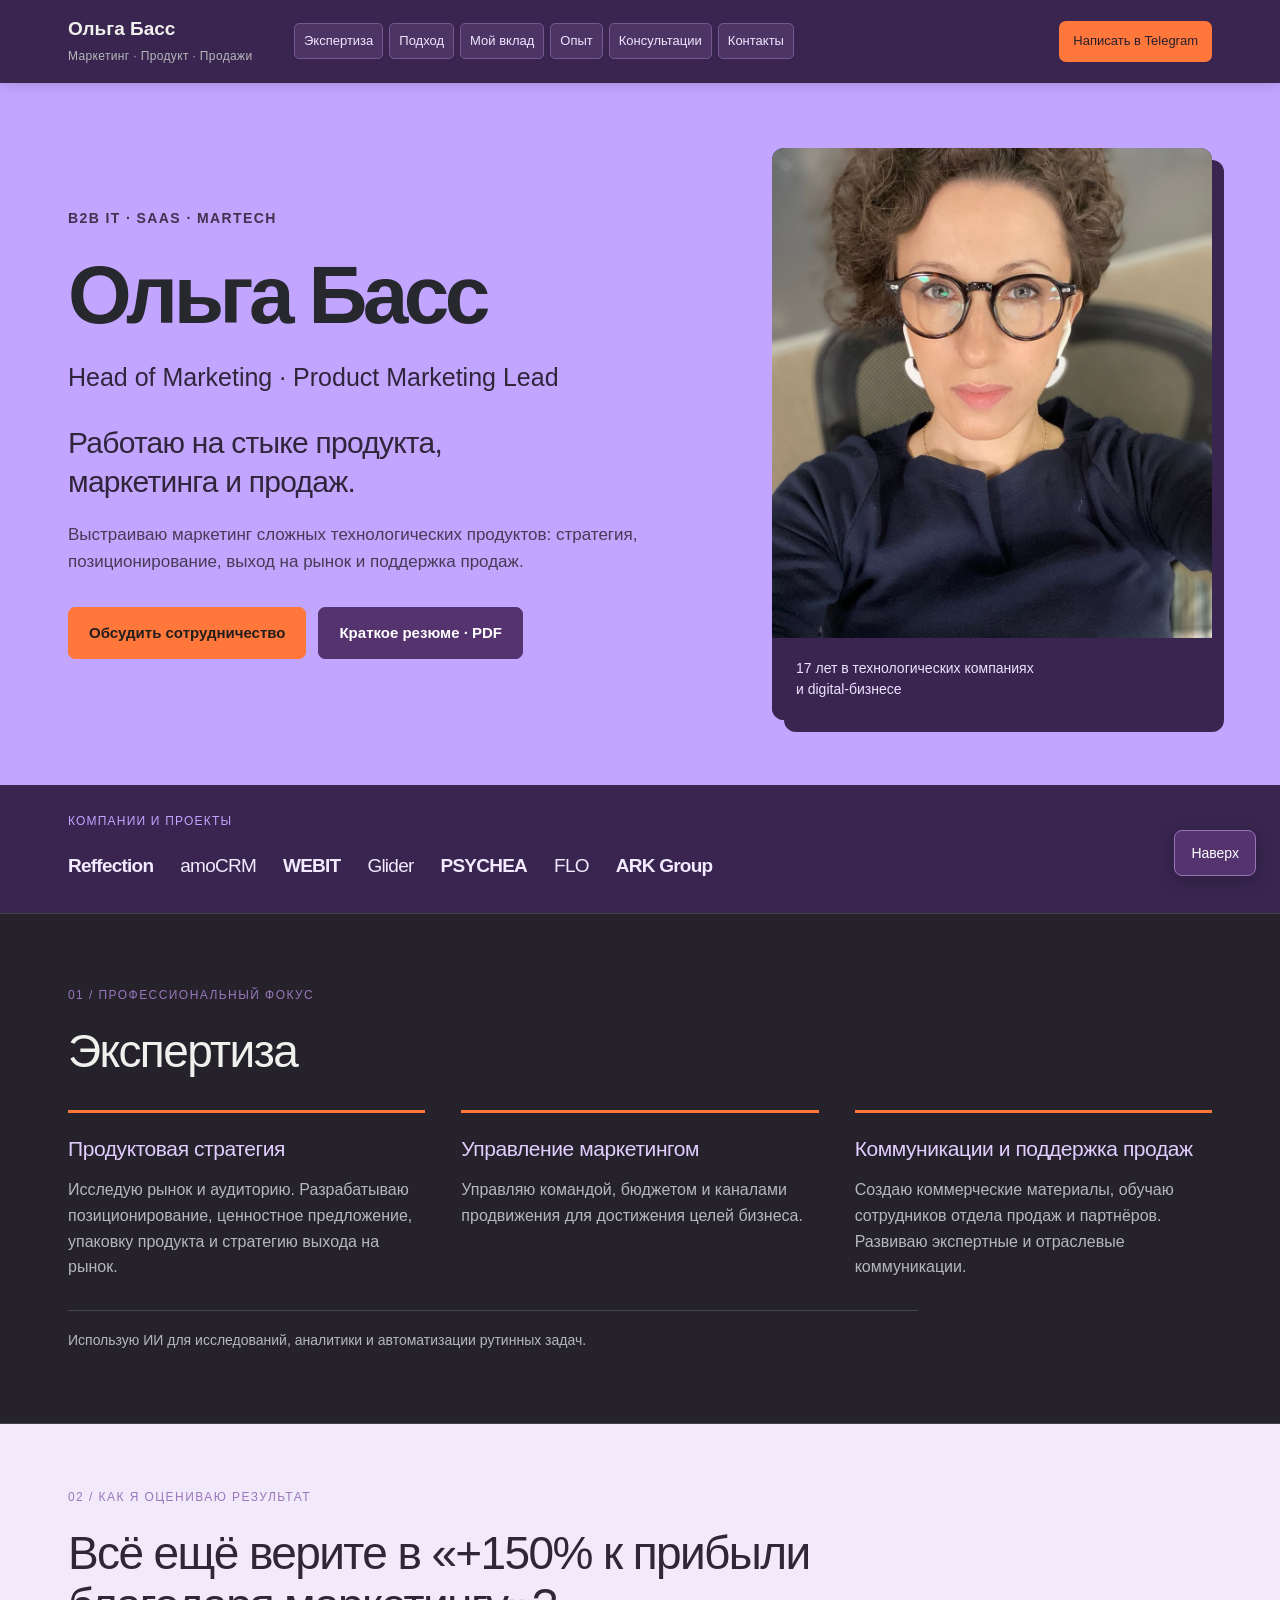
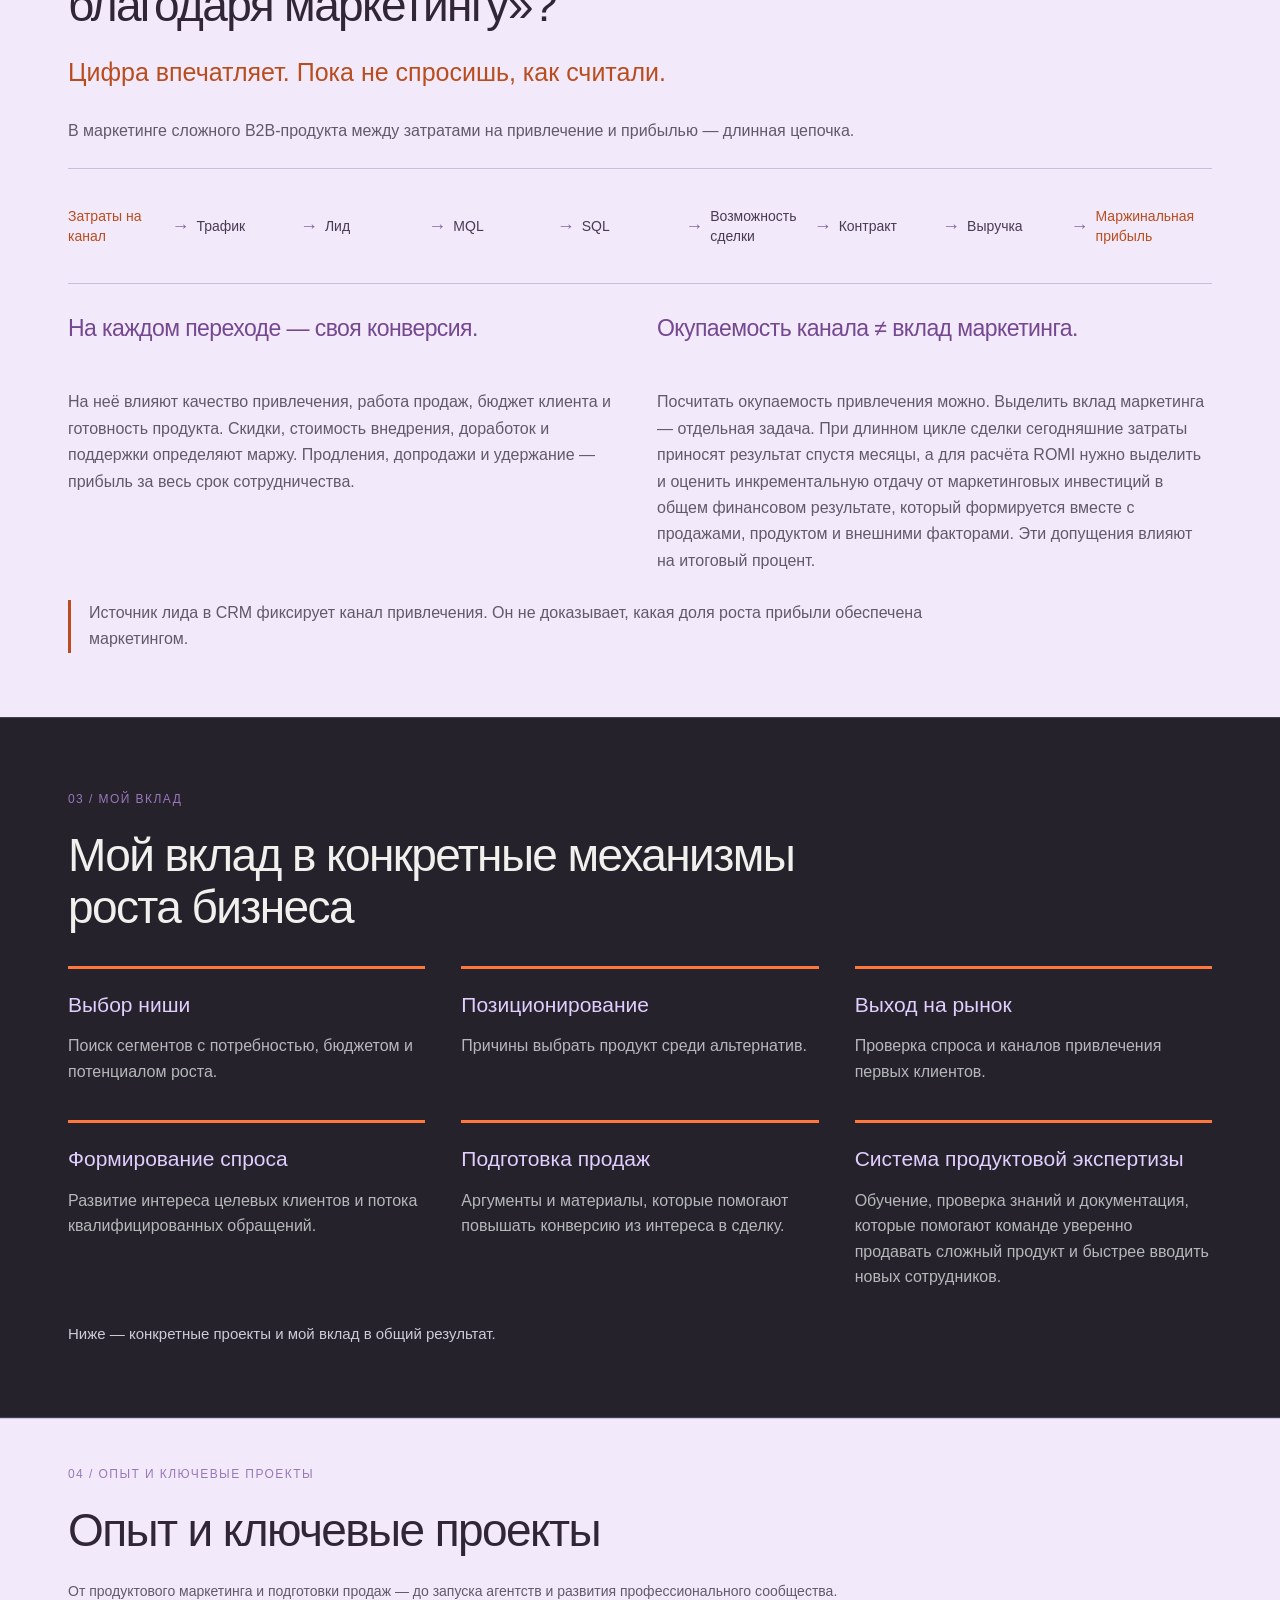
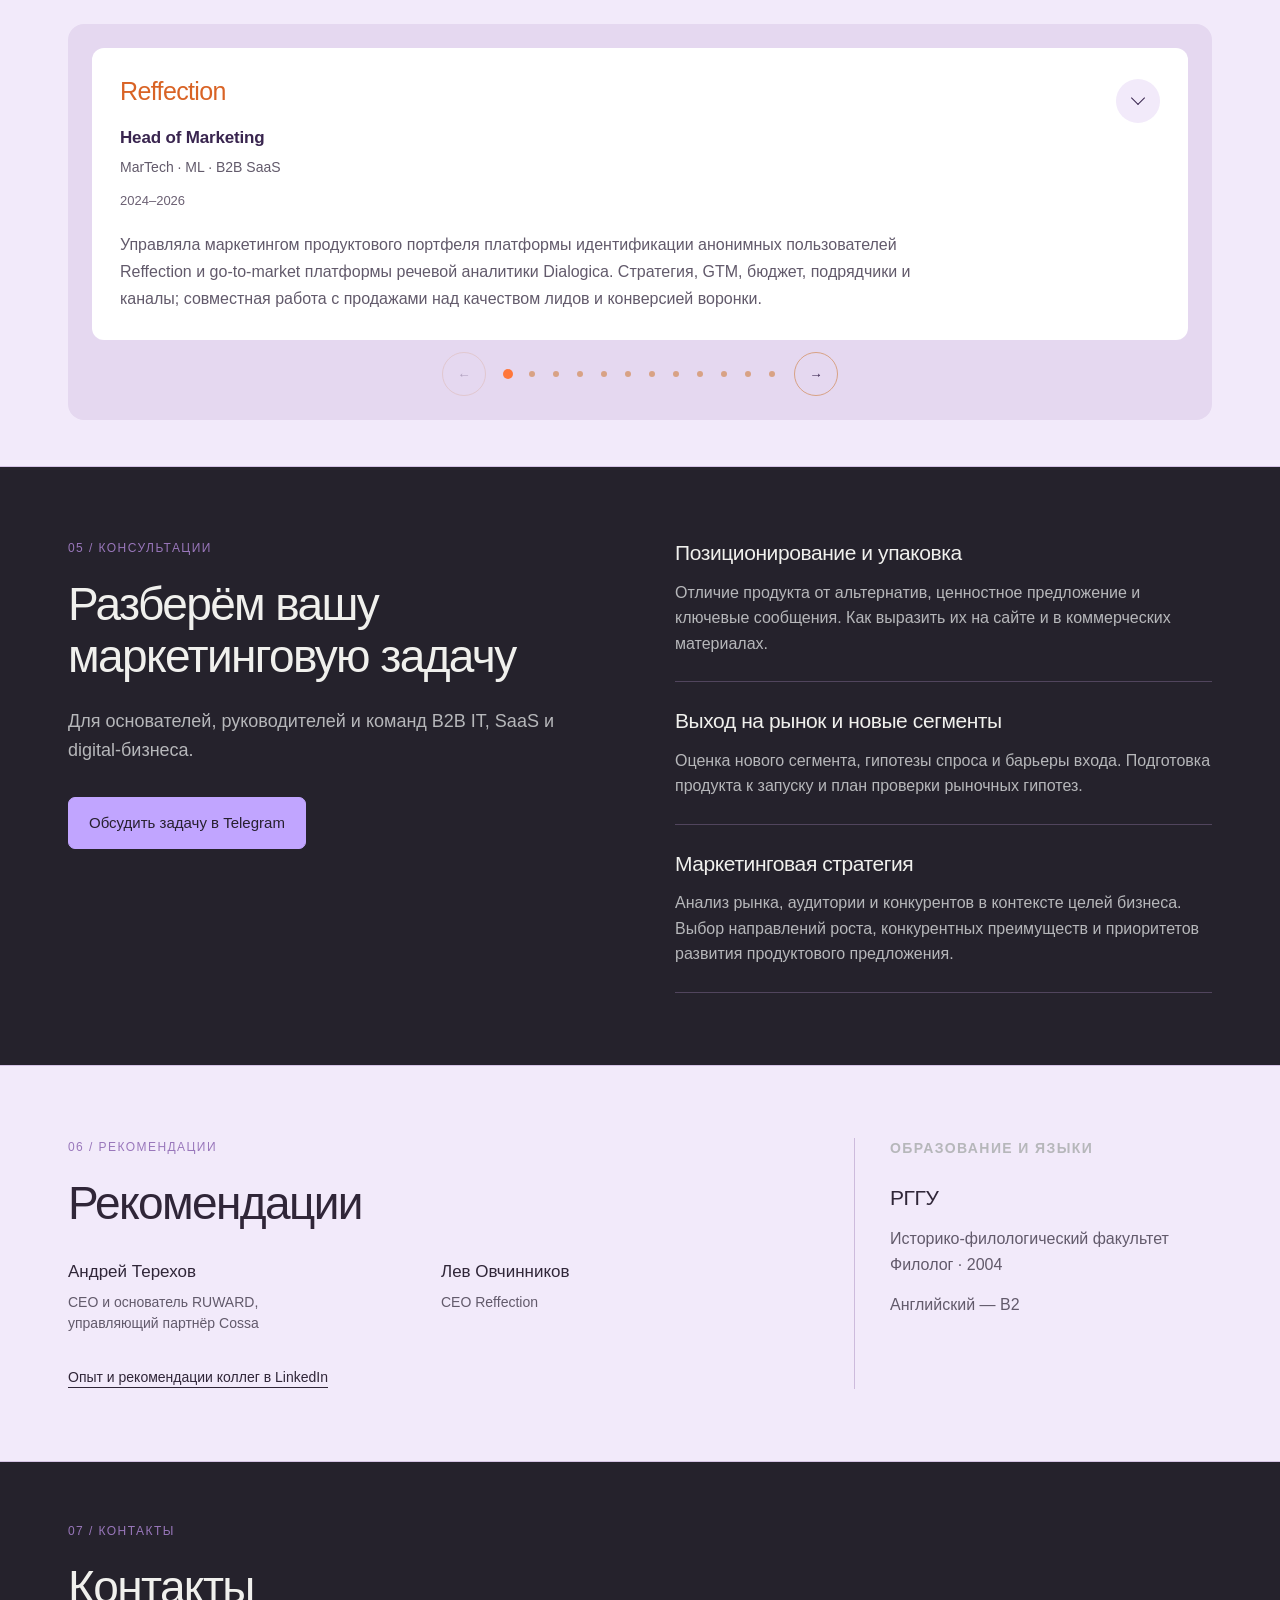
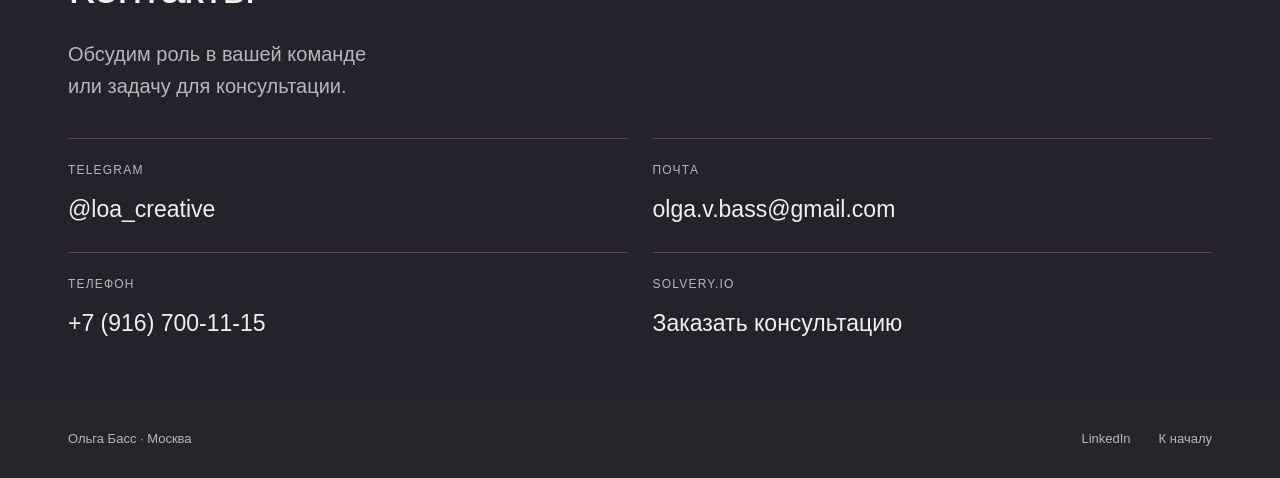
==== index.html @ f765307b "Add Person and ProfilePage structured data" ====
<!DOCTYPE html>

<html lang="ru"><head><meta charset="utf-8"/><meta content="width=device-width,initial-scale=1" name="viewport"/><title>Ольга Басс — директор по маркетингу B2B IT и SaaS</title><meta content="Директор по маркетингу / Head of Marketing. Продуктовый маркетинг B2B IT, SaaS и MarTech: позиционирование, GTM и поддержка продаж. Открыта к предложениям о работе и консультациям." name="description"/><link href="data:image/svg+xml,%3Csvg xmlns='http://www.w3.org/2000/svg' viewBox='0 0 64 64'%3E%3Crect width='64' height='64' rx='12' fill='%23ff6a24'/%3E%3Ctext x='32' y='43' text-anchor='middle' font-family='Arial' font-size='33' fill='white'%3EOB%3C/text%3E%3C/svg%3E" rel="icon"/><link href="style.css" rel="stylesheet"/><meta content="website" property="og:type"/><meta content="Ольга Басс — директор по маркетингу B2B IT и SaaS" property="og:title"/><meta content="Директор по маркетингу / Head of Marketing. Продуктовый маркетинг B2B IT, SaaS и MarTech: позиционирование, GTM и поддержка продаж. Открыта к предложениям о работе и консультациям." property="og:description"/><meta content="https://cv.olga-v-bass.chatgpt.site/telegram-preview.png" property="og:image"/><meta content="Ольга Басс — Head of Marketing и Product Marketing Lead. Продукт, маркетинг и продажи." property="og:image:alt"/><meta content="image/png" property="og:image:type"/><meta content="1254" property="og:image:width"/><meta content="1254" property="og:image:height"/><meta content="summary_large_image" name="twitter:card"/><meta content="Ольга Басс — директор по маркетингу B2B IT и SaaS" name="twitter:title"/><meta content="Директор по маркетингу / Head of Marketing. Продуктовый маркетинг B2B IT, SaaS и MarTech: позиционирование, GTM и поддержка продаж. Открыта к предложениям о работе и консультациям." name="twitter:description"/><meta content="https://cv.olga-v-bass.chatgpt.site/telegram-preview.png" name="twitter:image"/><style>
/* Navigation follows the page order and fits narrow screens. */
header{grid-template-columns:230px minmax(0,1fr) auto}
header nav{min-width:0;max-width:100%;width:100%;justify-content:center}
header nav a{padding:8px 10px;flex:0 1 auto}
@media(max-width:1200px){header{grid-template-columns:minmax(0,1fr) auto;gap:16px}header nav{grid-column:1/-1;grid-row:2;justify-content:flex-start}header .nav-contact{display:inline-flex;grid-column:2;grid-row:1}}
@media(max-width:680px){header{padding:14px 22px;gap:12px}header nav{display:grid;grid-template-columns:repeat(2,minmax(0,1fr));gap:4px;overflow:visible;padding:4px}header nav a{white-space:normal;min-width:0;min-height:40px;line-height:1.3;padding:8px;text-align:center}header nav a:last-child{grid-column:1/-1}}
</style><style>
/* Mobile-first compact navigation. */
header{display:grid;grid-template-columns:minmax(0,1fr) auto;gap:10px;padding:12px 18px}
header .brand{grid-column:1;grid-row:1;min-width:0;font-size:16px}
header .brand span{font-size:10px;line-height:1.4}
header .nav-contact{display:inline-flex;grid-column:2;grid-row:1;max-width:120px;min-height:38px;padding:9px 10px;font-size:11px;text-align:center}
header nav{display:flex;grid-column:1/-1;grid-row:2;flex-wrap:wrap;align-items:center;justify-content:flex-start;gap:6px;width:auto;max-width:100%;min-width:0;padding:0;background:transparent;border:0;border-radius:0;overflow:visible}
header nav a{display:inline-flex;flex:0 0 auto;align-items:center;justify-content:center;min-width:0;min-height:40px;padding:8px 11px;font-size:12px;line-height:1.25;white-space:nowrap;background:#4c3465;border:1px solid #78568f;border-radius:5px;color:#f0e7ff}
header nav a:last-child{grid-column:auto}
header nav a:hover,header nav a:focus-visible{background:#c1a5ff;color:#27202f}
@media(min-width:681px){header{padding:16px 30px;gap:12px}header .brand{font-size:19px}header .brand span{font-size:12px}header .nav-contact{max-width:none;font-size:13px;padding:10px 14px}header nav a{min-height:36px;padding:8px 12px;font-size:13px}}
@media(min-width:1201px){header{grid-template-columns:210px minmax(0,1fr) auto;gap:18px;padding:18px max(48px,calc((100vw - 1144px)/2))}header nav{grid-column:2;grid-row:1;justify-content:flex-start}header .nav-contact{grid-column:3;grid-row:1}}
</style><style>.contact-grid{grid-template-columns:repeat(2,minmax(0,1fr))}@media(max-width:680px){.contact-grid{grid-template-columns:1fr}}</style>
<style id="career-integration-fix">
#experience{background:#fffafc}
#ob-variants{width:100%;max-width:1240px;min-width:0;color:#302638;background:#fffafc}
#ob-variants *,#ob-variants *::before,#ob-variants *::after{box-sizing:border-box}
#ob-variants summary{display:block;min-width:0;white-space:normal;font-size:14px;line-height:1.5}
#ob-variants summary span{font-size:inherit;transform:none}
#ob-variants details{min-width:0;width:100%}
#ob-variants .company-row{display:flex;min-width:0;align-items:baseline;justify-content:space-between;gap:6px 12px}
#ob-variants .company-row h3{min-width:0;overflow-wrap:anywhere;line-height:1.3}
#ob-variants .company-row .date{font-size:12px;line-height:1.4}
#ob-variants .position,#ob-variants .scope,#ob-variants .body{min-width:0;overflow-wrap:break-word;white-space:normal}
#ob-variants .scope{line-height:1.5}
#ob-variants .intro{font-size:14px;line-height:1.5;letter-spacing:normal}
#ob-variants .body h4,#ob-variants .body h5{color:#39254f}
#ob-variants .body li,#ob-variants .body p{color:#51475a}
#ob-variants .ob-stage,#ob-variants .career-scroll{width:100%;min-width:0}
@media(max-width:480px){
#ob-variants{padding:30px 16px}
#ob-variants .ob-stage{padding-left:10px!important;padding-right:10px!important}
#ob-variants .cards details{padding-left:10px;padding-right:10px}
#ob-variants .career-scroll{padding-right:6px!important}
#ob-variants h2{font-size:26px;line-height:1.2}
#ob-variants .company-row h3{font-size:16px}
#ob-variants .position,#ob-variants .scope{font-size:13px}
}
</style><style id="career-company-colors">
#ob-variants .company-row h3,#ob-variants .company-row h3 a{color:#a6441d;text-decoration:none;font-weight:500}
#ob-variants .company-row h3 a{transition:color .15s;text-underline-offset:4px;text-decoration-thickness:1px}
#ob-variants .company-row h3 a:hover{color:#753013;text-decoration:underline}
#ob-variants .company-row h3 a:focus-visible{color:#753013;text-decoration:underline;outline:2px solid #39254f;outline-offset:4px}
@media(prefers-reduced-motion:reduce){#ob-variants .company-row h3 a{transition:none}}
</style><style id="career-position-emphasis">
#ob-variants summary .position{color:#39254f;font-weight:600;font-size:15px;line-height:1.45;margin:7px 0 6px}
@media(max-width:480px){#ob-variants summary .position{font-size:14px;line-height:1.45}}
</style><style id="career-project-heading-emphasis">
#ob-variants summary .position{font-weight:400}
#ob-variants .position .job-title{font-weight:600;color:#39254f}
#ob-variants .position .company-context{font-weight:400;color:#625a6b;font-size:13px;transform:none}
#ob-variants .body h4{font-weight:600;font-size:15px;line-height:1.4;color:#39254f;margin:14px 0 12px}
</style><style id="career-mobile-control-spacing">
@media(max-width:600px){
#ob-variants summary{padding:14px 48px 14px 0;position:relative;min-height:64px}
#ob-variants summary::after{position:absolute;right:-4px;top:6px;width:44px;height:44px;display:flex;align-items:center;justify-content:center;font-size:25px;line-height:1;color:#39254f}
#ob-variants .company-row{display:flex;flex-direction:column;align-items:flex-start;gap:5px}
#ob-variants .company-row h3{margin:0;font-size:18px;line-height:1.3}
#ob-variants .company-row .date{display:block;font-size:12px;line-height:1.4;margin:0;color:#785089}
#ob-variants summary .position{margin:10px 0 6px}
#ob-variants .scope{margin:6px 0 0}
}
</style><style>#ob-career .career-navigation{display:flex;align-items:center;justify-content:center;gap:10px;margin-top:12px}#ob-career .career-navigation .career-dots{margin:0;min-width:0}#ob-career .career-arrow{flex:0 0 44px;width:44px;height:44px;border:1px solid #d8a285;border-radius:50%;background:transparent;color:#39254f;font:24px/1 inherit;cursor:pointer}#ob-career .career-arrow:disabled{opacity:.3;cursor:default}#ob-career .career-arrow:focus-visible{outline:2px solid #ff773b;outline-offset:3px}</style><style id="career-mobile-navigation">@media(max-width:600px){#ob-career .career-navigation{gap:4px}#ob-career .career-navigation .career-dots{flex:1;flex-wrap:nowrap;gap:0}#ob-career .career-navigation .career-dots button{flex:1 1 0;width:auto;min-width:0;height:44px}#ob-career .career-arrow{flex-basis:32px;width:32px;height:44px;border:0;font-size:22px}#ob-career .career-dots button:after{width:5px;height:5px}#ob-career .career-dots button[aria-current=true]:after{width:8px;height:8px}}</style><link rel="canonical" href="https://obass.ru/"/><meta property="og:url" content="https://obass.ru/"/><meta name="google-site-verification" content="CRRNn_aABFWNygjDwAtbn2e8ZVULmZzQBHf9iDd10Cc" /><meta name="msvalidate.01" content="FFCF18398B3CAEACAB9D5B85E1A3C0C4" /><script type="application/ld+json">{"@context":"https://schema.org","@graph":[{"@type":"Person","@id":"https://obass.ru/#person","name":"Ольга Басс","alternateName":"Olga Bass","url":"https://obass.ru/","image":"https://obass.ru/portrait.jpeg","jobTitle":"Head of Marketing · Product Marketing Lead","description":"Продуктовый маркетинг B2B IT, SaaS и MarTech: позиционирование, go-to-market и поддержка продаж. Открыта к предложениям о работе и консультациям.","knowsAbout":["Продуктовый маркетинг","B2B IT-маркетинг","SaaS-маркетинг","MarTech","Позиционирование","Go-to-market","Account-based marketing","Sales enablement"],"sameAs":["https://www.linkedin.com/in/olgabass/","https://solvery.io/ru/mentor/6382"]},{"@type":"ProfilePage","@id":"https://obass.ru/#profile","url":"https://obass.ru/","name":"Ольга Басс — директор по маркетингу B2B IT и SaaS","inLanguage":"ru","mainEntity":{"@id":"https://obass.ru/#person"}}]}</script></head><body>
<header><a class="brand" href="#">Ольга Басс<span>Маркетинг · Продукт · Продажи</span></a><nav aria-label="Разделы сайта"><a href="#expertise">Экспертиза</a><a href="#marketing-results">Подход</a><a href="#contribution">Мой вклад</a><a href="#experience">Опыт</a><a href="#consulting">Консультации</a><a href="#contact">Контакты</a></nav><a class="nav-contact" href="https://t.me/loa_creative" rel="noopener" target="_blank">Написать в Telegram</a></header>
<main><section class="hero wrap"><div class="hero-copy"><p class="eyebrow">B2B IT · SaaS · MarTech</p><h1>Ольга Басс</h1><p class="role">Head of Marketing · Product Marketing Lead</p><p class="intro">Работаю на стыке продукта,<br class="desktop"/> маркетинга и продаж.</p><p class="muted lead">Выстраиваю маркетинг сложных технологических продуктов: стратегия, позиционирование, выход на рынок и поддержка продаж.</p><div class="actions"><a class="button" href="#contact">Обсудить сотрудничество</a><a class="button resume-download" download="" href="Olga_Bass_Resume_Short.pdf">Краткое резюме · PDF</a></div></div><figure class="portrait"><img alt="Ольга Басс" height="1280" src="portrait.jpeg" width="960"/><figcaption>17 лет в технологических компаниях<br/>и digital-бизнесе</figcaption></figure></section>
<div class="companies wrap"><p>Компании и проекты</p><div>Reffection <span>amoCRM</span> WEBIT <span>Glider</span> PSYCHEA <span>FLO</span> ARK Group</div></div>
<section class="section wrap" id="expertise"><div class="section-head"><p class="eyebrow">01 / Профессиональный фокус</p><h2>Экспертиза</h2></div><div class="expertise"><article><h3>Продуктовая стратегия</h3><p>Исследую рынок и аудиторию. Разрабатываю позиционирование, ценностное предложение, упаковку продукта и стратегию выхода на рынок.</p></article><article><h3>Управление маркетингом</h3><p>Управляю командой, бюджетом и каналами продвижения для достижения целей бизнеса.</p></article><article><h3>Коммуникации и поддержка продаж</h3><p>Создаю коммерческие материалы, обучаю сотрудников отдела продаж и партнёров. Развиваю экспертные и отраслевые коммуникации.</p></article></div><p class="ai-note">Использую ИИ для исследований, аналитики и автоматизации рутинных задач.</p></section>
<section aria-labelledby="marketing-results-title" id="marketing-results"><style>
#marketing-results{font-family:Arial,Helvetica,sans-serif;color:#f0edf5;background:#25222c;width:100%;box-sizing:border-box}#marketing-results *{box-sizing:border-box}#marketing-results .ob-header{padding:20px 36px;background:#39254f;display:flex;justify-content:space-between;gap:20px;align-items:center}#marketing-results .ob-brand{font-size:18px;font-weight:600}#marketing-results .ob-nav{font-size:13px;color:#d7c4ef}#marketing-results .ob-section{padding:48px 40px 42px;max-width:1144px;margin:auto}#marketing-results .ob-label{font-size:12px;letter-spacing:.12em;text-transform:uppercase;color:#c1a5ff;margin:0 0 22px}#marketing-results h2{font-size:clamp(28px,4.3vw,46px);line-height:1.13;letter-spacing:-.035em;font-weight:500;max-width:790px;margin:0 0 18px}#marketing-results .ob-hook{color:#ff773b;font-size:clamp(19px,2.5vw,25px);line-height:1.35;margin:0 0 28px}#marketing-results p{font-size:16px;line-height:1.65;color:#c8c3cf;margin:0 0 18px}#marketing-results .ob-funnel{display:grid;grid-template-columns:repeat(5,minmax(0,1fr));gap:8px;margin:22px 0 26px;padding:22px 0;border-top:1px solid #51455d;border-bottom:1px solid #51455d}#marketing-results .ob-stage{font-size:14px;line-height:1.4;min-height:52px;padding:10px 18px 10px 0;position:relative;color:#eee6f8}#marketing-results .ob-stage:after{content:'→';position:absolute;right:1px;color:#c1a5ff}#marketing-results .ob-stage:last-child:after{content:''}#marketing-results .ob-stage:first-child,#marketing-results .ob-stage:last-child{color:#ff986b}#marketing-results .ob-copy{display:grid;grid-template-columns:1fr 1fr;gap:34px}#marketing-results .ob-copy strong{color:#fff5ed;font-weight:500}#marketing-results .ob-crm{border-left:3px solid #ff773b;padding-left:18px;margin:8px 0 0;max-width:900px}#marketing-results .ob-bridge{padding-top:28px;margin-top:28px;border-top:1px solid #51455d}#marketing-results h3{font-size:25px;line-height:1.25;font-weight:500;letter-spacing:-.025em;margin:0 0 16px}#marketing-results .ob-tags{display:flex;gap:8px;flex-wrap:wrap;margin-bottom:16px}#marketing-results .ob-tags span{font-size:14px;padding:8px 12px;background:#392e47;border-radius:5px;color:#e5d3fc}#marketing-results .ob-results{background:#f2eafa;color:#26282d;padding:36px 40px 40px}#marketing-results .ob-results h3{font-size:30px;margin-bottom:24px}#marketing-results .ob-cards{display:grid;grid-template-columns:1fr 1fr;gap:16px}#marketing-results .ob-case{padding:23px;background:#fffafc;border:1px solid #d4c2e4;border-top:4px solid #a77be2;border-radius:10px}#marketing-results .ob-case small{color:#754891;font-size:13px}#marketing-results .ob-case h4{font-size:21px;line-height:1.3;font-weight:500;margin:15px 0}#marketing-results .ob-case p{color:#57535e;font-size:15px;margin:0}#marketing-results .ob-bridge p{margin-bottom:0}
@media(max-width:600px){#marketing-results .ob-header{padding:18px 22px}#marketing-results .ob-nav{display:none}#marketing-results .ob-section{padding:34px 22px}#marketing-results .ob-copy{grid-template-columns:1fr;gap:0}#marketing-results .ob-funnel{grid-template-columns:1fr;gap:0;padding:8px 0}#marketing-results .ob-stage{min-height:0;padding:10px 0 15px 24px;font-size:15px}#marketing-results .ob-stage:after{content:'↓';left:0;right:auto;top:11px}#marketing-results .ob-stage:last-child:after{content:'•'}#marketing-results .ob-results{padding:30px 22px}#marketing-results .ob-cards{grid-template-columns:1fr}#marketing-results h3{font-size:23px}}
#marketing-results h2,#marketing-results .ob-bridge h3{color:#f4effa}#marketing-results .ob-brand{color:#f4effa}#marketing-results .ob-copy h3{color:#ff986b;font-size:23px;line-height:1.3;margin:0 0 15px}#marketing-results .ob-results h3,#marketing-results .ob-case h4{color:#26282d}#marketing-results .ob-copy>div{min-width:0}
#marketing-results .ob-impact{display:grid;grid-template-columns:repeat(3,minmax(0,1fr));gap:22px 26px;margin:24px 0}#marketing-results .ob-impact article{border-top:2px solid #8c70a7;padding-top:14px;min-width:0}#marketing-results .ob-impact h4{font-size:18px;line-height:1.35;font-weight:500;color:#dfc7ff;margin:0 0 9px}#marketing-results .ob-impact p{font-size:15px;line-height:1.55;margin:0;color:#d0cad8}@media(max-width:760px){#marketing-results .ob-impact{grid-template-columns:repeat(2,minmax(0,1fr))}}@media(max-width:480px){#marketing-results .ob-impact{grid-template-columns:1fr;gap:20px}}

#marketing-results .ob-section{padding:64px 48px;max-width:1240px}#marketing-results h2{max-width:900px}#marketing-results .ob-funnel{grid-template-columns:repeat(5,minmax(0,1fr))}@media(max-width:1000px){#marketing-results .ob-section{padding:48px 30px}}@media(max-width:600px){#marketing-results .ob-section{padding:40px 22px}#marketing-results .ob-funnel{grid-template-columns:1fr}}

/* Responsive funnel: one aligned desktop row, vertical on narrow screens. */
#marketing-results .ob-funnel{display:grid;grid-template-columns:repeat(9,minmax(0,1fr));gap:12px;align-items:stretch;margin:24px 0 30px;padding:24px 0}
#marketing-results .ob-stage{display:flex;align-items:center;min-width:0;min-height:66px;padding:8px 16px 8px 0;font-size:14px;line-height:1.45;overflow-wrap:normal}
#marketing-results .ob-stage:after{content:'→';position:absolute;top:50%;right:-5px;left:auto;transform:translateY(-50%);font-size:18px;line-height:1}
#marketing-results .ob-stage:last-child:after{content:none}
#marketing-results .ob-copy{align-items:start}
#marketing-results .ob-copy h3{min-height:60px}
#marketing-results .ob-impact{grid-template-columns:repeat(3,minmax(0,1fr));gap:26px}
#marketing-results .ob-impact article{margin:0}
#marketing-results .ob-section{width:100%;min-width:0}
@media(max-width:1050px){
#marketing-results .ob-funnel{grid-template-columns:1fr;padding:16px 0;gap:0}
#marketing-results .ob-stage{min-height:48px;padding:12px 0 12px 30px;font-size:16px}
#marketing-results .ob-stage:after{content:'↓';left:0;right:auto;top:50%;transform:translateY(-50%)}
#marketing-results .ob-stage:last-child:after{content:'•'}
}
@media(max-width:760px){
#marketing-results .ob-copy{grid-template-columns:1fr;gap:20px}
#marketing-results .ob-copy h3{min-height:0}
#marketing-results .ob-impact{grid-template-columns:repeat(2,minmax(0,1fr))}
}
@media(max-width:480px){
#marketing-results .ob-impact{grid-template-columns:1fr}
#marketing-results h2{font-size:30px;line-height:1.2;overflow-wrap:break-word}
#marketing-results .ob-copy h3{font-size:22px}
}

@media(max-width:1050px){#marketing-results .ob-stage{justify-content:center;text-align:center;min-height:66px;padding:14px 12px 20px}#marketing-results .ob-stage:after{content:'↓';left:50%;right:auto;top:auto;bottom:-5px;transform:translateX(-50%);z-index:1}#marketing-results .ob-stage:last-child:after{content:none}}
</style><div class="ob-section">
<div class="ob-label">02 / Как я оцениваю результат</div>
<h2 id="marketing-results-title">Всё ещё верите в «+150% к прибыли благодаря маркетингу»?</h2>
<div class="ob-hook">Цифра впечатляет. Пока не спросишь, как считали.</div>
<p>В маркетинге сложного B2B-продукта между затратами на привлечение и прибылью — длинная цепочка.</p>
<div aria-label="Путь от затрат на канал до маржинальной прибыли" class="ob-funnel">
<div class="ob-stage">Затраты на канал</div><div class="ob-stage">Трафик</div><div class="ob-stage">Лид</div><div class="ob-stage">MQL</div><div class="ob-stage">SQL</div><div class="ob-stage">Возможность сделки</div><div class="ob-stage">Контракт</div><div class="ob-stage">Выручка</div><div class="ob-stage">Маржинальная прибыль</div>
</div>
<div class="ob-copy"><div><h3>На каждом переходе — своя конверсия.</h3><p>На неё влияют качество привлечения, работа продаж, бюджет клиента и готовность продукта. Скидки, стоимость внедрения, доработок и поддержки определяют маржу. Продления, допродажи и удержание — прибыль за весь срок сотрудничества.</p></div>
<div><h3>Окупаемость канала ≠ вклад маркетинга.</h3><p>Посчитать окупаемость привлечения можно. Выделить вклад маркетинга — отдельная задача. При длинном цикле сделки сегодняшние затраты приносят результат спустя месяцы, а для расчёта ROMI нужно выделить и оценить инкрементальную отдачу от маркетинговых инвестиций в общем финансовом результате, который формируется вместе с продажами, продуктом и внешними факторами. Эти допущения влияют на итоговый процент.</p></div></div>
<p class="ob-crm">Источник лида в CRM фиксирует канал привлечения. Он не доказывает, какая доля роста прибыли обеспечена маркетингом.</p>

</div></section><section aria-labelledby="contribution-title" id="contribution"><div class="contribution-wrap"><p class="contribution-label">03 / Мой вклад</p><h2 id="contribution-title">Мой вклад в конкретные механизмы роста бизнеса</h2><div class="ob-impact">
<article><h4>Выбор ниши</h4><p>Поиск сегментов с потребностью, бюджетом и потенциалом роста.</p></article>
<article><h4>Позиционирование</h4><p>Причины выбрать продукт среди альтернатив.</p></article>
<article><h4>Выход на рынок</h4><p>Проверка спроса и каналов привлечения первых клиентов.</p></article>
<article><h4>Формирование спроса</h4><p>Развитие интереса целевых клиентов и потока квалифицированных обращений.</p></article>
<article><h4>Подготовка продаж</h4><p>Аргументы и материалы, которые помогают повышать конверсию из интереса в сделку.</p></article>
<article><h4>Система продуктовой экспертизы</h4><p>Обучение, проверка знаний и документация, которые помогают команде уверенно продавать сложный продукт и быстрее вводить новых сотрудников.</p></article>
</div><p>Ниже — конкретные проекты и мой вклад в общий результат.</p></div></section>
<section id="experience"><div id="ob-career"><p class="oc-label">04 / Опыт и ключевые проекты</p><h2>Опыт и ключевые проекты</h2><p class="intro">От продуктового маркетинга и подготовки продаж — до запуска агентств и развития профессионального сообщества.</p><div class="career-panel"><div aria-label="Опыт работы" class="career-track"><article class="career-card"><div class="career-head"><div class="career-info"><h3 class="company"><a href="https://reffection.ru/" rel="noopener noreferrer" target="_blank">Reffection</a></h3><p class="position"><strong class="job-title">Head of Marketing</strong><span class="company-context">MarTech · ML · B2B SaaS</span></p><div class="date">2024–2026</div></div><button aria-controls="career-body-0" aria-expanded="false" aria-label="Раскрыть проекты и достижения" class="career-expand" type="button">⌄</button></div><p class="scope">Управляла маркетингом продуктового портфеля платформы идентификации анонимных пользователей Reffection и go-to-market платформы речевой аналитики Dialogica. Стратегия, GTM, бюджет, подрядчики и каналы; совместная работа с продажами над качеством лидов и конверсией воронки.</p><div class="career-fold" id="career-body-0"><div class="career-clip"><div class="body"><h4 class="oc-subhead">Ключевые проекты и достижения</h4><ul class="oc-project-list"><li><h5>Продуктовая экспертиза для коммерческой команды</h5><p>Создала систему онбординга, обучения и аттестации на основе продуктовой документации и конкурентной аргументации. Участвовала в создании вики для сотрудников. Разработала гайд по расчёту экономического эффекта и презентации под конкретных клиентов.</p></li><li><h5>Новые рынки и пилотные внедрения</h5><p>Искала перспективные отрасли, привлекала партнёров через ABM и инициировала пилоты для проверки применимости и коммерческого потенциала продуктов, в том числе в сегменте интернет-сервисов.</p></li><li><h5>Выход Dialogica на рынок</h5><p>Участвовала в создании и запуске ML-платформы: позиционирование, ценностное предложение, маркетинговая и коммерческая упаковка, документация и материалы для продаж. Защитила бренд Dialogica в Сколково и зарегистрировала товарный знак.</p></li><li><h5>Мероприятия как коммерческий канал</h5><p>Организовала партнёрские и бартерные мероприятия с существенной экономией бюджета (включая бартерное выступление на EDTech-форуме в Сколково и собственную секцию на Optimization без бюджета, вошедшую в топ-5 лучших секций конференции 2025 года). За один сезон совместно с коммерческой командой привлекли более 100 квалифицированных лидов в пайплайн; часть довели до сделок.</p></li></ul></div></div></div></article><article class="career-card"><div class="career-head"><div class="career-info"><h3 class="company"><a href="https://www.webit.ru/" rel="noopener noreferrer" target="_blank">WEBIT</a></h3><p class="position"><strong class="job-title">Head of PR &amp; Marketing</strong><span class="company-context">Агентство полного цикла</span></p><div class="date">2022–2023</div></div><button aria-controls="career-body-1" aria-expanded="false" aria-label="Раскрыть проекты и достижения" class="career-expand" type="button">⌄</button></div><p class="scope">Развивала маркетинг агентства: коммуникационная стратегия, позиционирование, упаковка услуг и продвижение экспертизы.</p><div class="career-fold" id="career-body-1"><div class="career-clip"><div class="body"><h4 class="oc-subhead">Ключевые проекты и достижения</h4><ul class="oc-project-list"><li><h5>Упаковка ORM</h5><p>Переупаковала услугу управления репутацией: сформулировала понятное предложение и усилила коммерческую подачу сервиса.</p></li><li><h5>Комплексная стратегия продвижения</h5><p>Объединила проекты команды — от разработки сайта и аналитики до SEO и рекламы — в комплексную стратегию, определив роль каждого направления на этапах клиентской воронки. Этот подход стал стандартом формирования комплексных предложений агентства. Стратегия получила золото Tagline Awards.</p></li></ul></div></div></div></article><article class="career-card"><div class="career-head"><div class="career-info"><h3 class="company"><a href="https://glider.agency/" rel="noopener noreferrer" target="_blank">kite. / Glider</a></h3><p class="position"><strong class="job-title">Бренд-директор</strong><span class="company-context">Агентство</span></p><div class="date">2020–2022</div></div><button aria-controls="career-body-2" aria-expanded="false" aria-label="Раскрыть проекты и достижения" class="career-expand" type="button">⌄</button></div><p class="scope">Отвечала за go-to-market и бренд-стратегию Glider: от продуктовой модели до системы коммуникаций и коммерческой упаковки.</p><div class="career-fold" id="career-body-2"><div class="career-clip"><div class="body"><h4 class="oc-subhead">Ключевые проекты и достижения</h4><ul class="oc-project-list"><li><h5>Рыночная и коммерческая основа с нуля</h5><p>Совместно с фаундером определила продуктовую модель, позиционирование и конкурентные преимущества. Создала архитектуру услуг, ценностное предложение, структуру и содержание сайта, материалы для продаж и контентную стратегию.</p></li><li><h5>Стратегическая позиция Glider</h5><p>Сформулировала взгляд агентства на развитие контент-маркетинга, ключевые идеи, сообщения и конкурентные преимущества.</p></li><li><h5>Подготовка международного направления</h5><p>Адаптировала ценностное предложение и ключевые сообщения второго бизнеса основателя для зарубежной аудитории. На этой основе разработали сайт для выхода на международный рынок.</p></li></ul></div></div></div></article><article class="career-card"><div class="career-head"><div class="career-info"><h3 class="company">PSYCHEA</h3><p class="position"><strong class="job-title">PR-директор</strong><span class="company-context">Нейромаркетинг · Психографика · AI</span></p><div class="date">2018–2020</div></div><button aria-controls="career-body-3" aria-expanded="false" aria-label="Раскрыть проекты и достижения" class="career-expand" type="button">⌄</button></div><p class="scope">Создала направление индустриального PR и развивала экспертное позиционирование сложных технологических продуктов.</p><div class="career-fold" id="career-body-3"><div class="career-clip"><div class="body"><h4 class="oc-subhead">Ключевые проекты и достижения</h4><ul class="oc-project-list"><li><h5>Экспертиза, понятная рынку</h5><p>Подготовила программные публикации для AdIndex, РБК Pro, «Банковского обозрения» и Rusbase. Организовала секцию Psycho-Data на РИФ 2020.</p></li><li><h5>Подготовка запуска Psychograph</h5><p>Участвовала в подготовке коммерческого запуска AI-продукта Psychograph.</p></li><li><h5>Экспертный контент и вебинары</h5><p>Разработала трек экспертных материалов и вебинаров о влиянии COVID-19 на потребительское поведение и бизнес.</p></li></ul></div></div></div></article><article class="career-card"><div class="career-head"><div class="career-info"><h3 class="company"><a href="https://flo.health/" rel="noopener noreferrer" target="_blank">FLO</a></h3><p class="position"><strong class="job-title">Стратегический проект</strong></p><div class="date">Проектная работа</div></div><button aria-controls="career-body-4" aria-expanded="false" aria-label="Раскрыть проекты и достижения" class="career-expand" type="button">⌄</button></div><p class="scope">Участие в разработке продуктовой концепции и стратегии роста.</p><div class="career-fold" id="career-body-4"><div class="career-clip"><div class="body"><h4 class="oc-subhead">Ключевые проекты и достижения</h4><ul class="oc-project-list"><li><h5>Концепция роста продукта</h5><p>Участвовала в разработке концепции роста: цифровая модель современной женщины, исследования аудитории, CJM и инвестиционная логика.</p></li></ul></div></div></div></article><article class="career-card"><div class="career-head"><div class="career-info"><h3 class="company"><a href="https://www.arkgroup.ru/" rel="noopener noreferrer" target="_blank">ARK Group</a></h3><p class="position"><strong class="job-title">Marketing Communications &amp; New Business Manager</strong></p><div class="date">2013–2017</div></div><button aria-controls="career-body-5" aria-expanded="false" aria-label="Раскрыть проекты и достижения" class="career-expand" type="button">⌄</button></div><p class="scope">Позиционирование, продуктовая упаковка, PR и new business агентств холдинга.</p><div class="career-fold" id="career-body-5"><div class="career-clip"><div class="body"><h4 class="oc-subhead">Ключевые проекты и достижения</h4><ul class="oc-project-list"><li><h5>Новые направления: NBRIEF и LETO</h5><p>Сформировала продуктовую линейку и ценностное предложение CRM-агентства NBRIEF. Участвовала в запуске LETO: позиционирование, коммуникационная платформа и формирование управленческой команды.</p></li><li><h5>Ребрендинг и развитие ARK CONNECT</h5><p>Разработала коммуникационную концепцию, участвовала в обновлении позиционирования и PR-стратегии. Агентство вошло в топ-3 исследования РАМУ и заняло 1-е место в категории Digital.</p></li><li><h5>NIVEA Deo «Анти-Стресс» — конкурсная подача</h5><p>Разработала сценарий представления кейса и презентационные материалы для конкурсных подач, включая Young Lions Competitions в рамках Cannes Lions. Проект получил призы «Серебряного Меркурия» и фестиваля «Идея».</p></li></ul></div></div></div></article><article class="career-card"><div class="career-head"><div class="career-info"><h3 class="company"><a href="https://www.amocrm.ru/" rel="noopener noreferrer" target="_blank">amoCRM</a></h3><p class="position"><strong class="job-title">PR-директор</strong><span class="company-context">Автоматизация продаж</span></p><div class="date">2012–2013</div></div><button aria-controls="career-body-6" aria-expanded="false" aria-label="Раскрыть проекты и достижения" class="career-expand" type="button">⌄</button></div><p class="scope">Отвечала за позиционирование нового бренда и коммуникационную стратегию продукта.</p><div class="career-fold" id="career-body-6"><div class="career-clip"><div class="body"><h4 class="oc-subhead">Ключевые проекты и достижения</h4><ul class="oc-project-list"><li><h5>Позиционирование нового бренда</h5><p>Сформировала коммуникационную платформу amoCRM и участвовала в позиционировании продукта через идею консюмеризации корпоративного ПО: удобный инструмент для сотрудников вместо громоздких ERP-систем.</p></li><li><h5>Разъяснение категории продукта</h5><p>Помогала разграничить CRM-маркетинг и CRM как систему управления лидами и продажами. Сформулировала сообщения, объяснявшие задачи amoCRM и её ценность для бизнеса.</p></li></ul></div></div></div></article><article class="career-card"><div class="career-head"><div class="career-info"><h3 class="company"><a href="https://adv.ru/" rel="noopener noreferrer" target="_blank">ADV/web-engineering</a></h3><p class="position"><strong class="job-title">Marketing Communications Manager</strong></p><div class="date">2011–2012</div></div><button aria-controls="career-body-7" aria-expanded="false" aria-label="Раскрыть проекты и достижения" class="career-expand" type="button">⌄</button></div><p class="scope">С нуля сформировала PR-направление агентства веб-разработки и интеграции. Позиционирование, упаковка экспертизы и публичные коммуникации владельца.</p><div class="career-fold" id="career-body-7"><div class="career-clip"><div class="body"><h4 class="oc-subhead">Ключевые проекты и достижения</h4><ul class="oc-project-list"><li><h5>Визионерская колонка</h5><p>Запустила в Republic визионерскую колонку основателя ADV Алексея Персианова о будущем маркетинга: готовила тексты на основе его идей и бесед с ним.</p></li><li><h5>Отраслевые секции</h5><p>Организовала секции агентства на ключевых отраслевых мероприятиях.</p></li></ul></div></div></div></article><article class="career-card"><div class="career-head"><div class="career-info"><h3 class="company"><a href="https://i-association.ru/" rel="noopener noreferrer" target="_blank">АИА</a></h3><p class="position"><strong class="job-title">Исполнительный секретарь, пресс-менеджер</strong></p><div class="date">2010</div></div><button aria-controls="career-body-8" aria-expanded="false" aria-label="Раскрыть проекты и достижения" class="career-expand" type="button">⌄</button></div><p class="scope">Обеспечивала работу первого Совета Ассоциации, коммуникации с руководителями агентств и публичное представление инициатив профессионального сообщества.</p><div class="career-fold" id="career-body-8"><div class="career-clip"><div class="body"><h4 class="oc-subhead">Ключевые проекты и достижения</h4><ul class="oc-project-list"><li><h5>Digital Faces</h5><p>Совместно с Russia.ru запустила Digital Faces — фильм, в котором руководители Совета АИА представили свои взгляды на развитие digital-маркетинга и ключевые идеи, определявшие становление рынка.</p></li><li><h5>Отраслевые дискуссии</h5><p>Организовала ежемесячные «диспут-пати» — digital-баттлы АИА с участием ключевых игроков рынка.</p></li><li><h5>Конференции и секции</h5><p>Организовала отраслевую конференцию в рамках ММФР и секцию Ассоциации на РИФ+КИБ.</p></li></ul></div></div></div></article><article class="career-card"><div class="career-head"><div class="career-info"><h3 class="company"><a href="https://price.ru/" rel="noopener noreferrer" target="_blank">Бегун</a></h3><p class="position"><strong class="job-title">Менеджер по работе со СМИ</strong></p><div class="date">2009</div></div><button aria-controls="career-body-9" aria-expanded="false" aria-label="Раскрыть проекты и достижения" class="career-expand" type="button">⌄</button></div><p class="scope">Развивала направление New Media у одного из «пионеров» контекстной рекламы.</p><div class="career-fold" id="career-body-9"><div class="career-clip"><div class="body"><h4 class="oc-subhead">Ключевые проекты и достижения</h4><ul class="oc-project-list"><li><h5>Пресс-конференция на eTarget</h5><p>Организовала в рамках конференции eTarget пресс-конференцию с ключевыми представителями рынка контекстной рекламы, включая Яндекс и «Бегун», и журналистами ведущих деловых изданий.</p></li><li><h5>Business Guide</h5><p>Инициировала тематический выпуск Business Guide издательского дома «Коммерсант» с главной темой о контекстной рекламе и Алексеем Басовым как персоной номера.</p></li></ul></div></div></div></article><article class="career-card"><div class="career-head"><div class="career-info"><h3 class="company"><a href="https://qsoft.ru/" rel="noopener noreferrer" target="_blank">QSOFT</a></h3><p class="position"><strong class="job-title">PR-менеджер</strong></p><div class="date">2007–2009</div></div><button aria-controls="career-body-10" aria-expanded="false" aria-label="Раскрыть проекты и достижения" class="career-expand" type="button">⌄</button></div><p class="scope">Продвижение веб-разработки и интернет-интеграции: клиентские кейсы, технологические решения, выступления руководителей, партнёрские мероприятия.</p><div class="career-fold" id="career-body-10"><div class="career-clip"><div class="body"><h4 class="oc-subhead">Ключевые проекты и достижения</h4><ul class="oc-project-list"><li><h5>Позиционирование технологической экспертизы</h5><p>Выстраивала позиционирование QSOFT как одного из ключевых партнёров «Битрикс», поддерживала коммуникации с вендором и участвовала в совместных мероприятиях. В продвижении использовала крупные проекты агентства на этой CMS, включая сайт «Эльдорадо».</p></li><li><h5>Секция на первой Russian Internet Week</h5><p>Организовала на первой Russian Internet Week секцию с основателями крупнейших CMS и представителями ведущих агентств-интеграторов. Модератором дискуссии выступил основатель и генеральный директор QSOFT Михаил Токовинин.</p></li></ul></div></div></div></article><article class="career-card"><div class="career-head"><div class="career-info"><h3 class="company"><a href="https://www.mysteryshoppers.ru/" rel="noopener noreferrer" target="_blank">Nextep</a></h3><p class="position"><strong class="job-title">Media Relations Manager</strong></p><div class="date">2006–2007</div></div><button aria-controls="career-body-11" aria-expanded="false" aria-label="Раскрыть проекты и достижения" class="career-expand" type="button">⌄</button></div><p class="scope">Маркетинговое продвижение агентства: контент, сайт, медиапланирование, партнёрства и digital-реклама.</p><div class="career-fold" id="career-body-11"><div class="career-clip"><div class="body"><h4 class="oc-subhead">Ключевые проекты и достижения</h4><ul class="oc-project-list"><li><h5>Продвижение конференции</h5><p>Обеспечила маркетинговое продвижение конференции CMS.</p></li><li><h5>Телевизионный проект</h5><p>Запустила репортаж о тайном покупателе совместно с телеканалом СТС.</p></li></ul></div></div></div></article></div><div aria-label="Выбрать компанию" class="career-dots" role="group"><button aria-current="true" aria-label="Reffection" type="button"></button><button aria-current="false" aria-label="WEBIT" type="button"></button><button aria-current="false" aria-label="kite. / Glider" type="button"></button><button aria-current="false" aria-label="PSYCHEA" type="button"></button><button aria-current="false" aria-label="FLO" type="button"></button><button aria-current="false" aria-label="ARK Group" type="button"></button><button aria-current="false" aria-label="amoCRM" type="button"></button><button aria-current="false" aria-label="ADV/web-engineering" type="button"></button><button aria-current="false" aria-label="АИА" type="button"></button><button aria-current="false" aria-label="Бегун" type="button"></button><button aria-current="false" aria-label="QSOFT" type="button"></button><button aria-current="false" aria-label="Nextep" type="button"></button></div></div></div><style>
#experience{background:#25222c;padding:46px 22px}#ob-career{max-width:1144px;margin:auto;font-family:inherit;color:#302638}#ob-career *{box-sizing:border-box}#ob-career .oc-label{color:#c1a5ff;font-size:13px;letter-spacing:.09em;margin:0 0 12px}#ob-career h2{color:#f0e7ff;font-size:30px;margin:0 0 12px;font-weight:500}#ob-career .intro{color:#d1c5dc;font-size:14px;line-height:1.5;letter-spacing:normal;margin:0 0 22px}#ob-career .career-panel{background:#f2eafa;padding:24px;border-radius:16px}#ob-career .career-track{display:flex;align-items:flex-start;overflow-x:auto;overflow-y:hidden;scroll-snap-type:none;scrollbar-width:none;overscroll-behavior-x:contain;gap:20px;touch-action:pan-x pan-y;transition:height .3s ease}#ob-career .career-track::-webkit-scrollbar{display:none}#ob-career .career-card{flex:0 0 100%;width:100%;min-width:0;background:#fff;border-radius:12px;padding:0 22px;overflow:hidden}#ob-career .career-head{display:flex;align-items:center;justify-content:space-between;gap:20px;padding:22px 0 14px}#ob-career .career-info{min-width:0}#ob-career .company{color:#e16b2e;font-size:19px;font-weight:500;margin:0 0 10px;line-height:1.35;letter-spacing:-.02em}#ob-career .company a{color:inherit;text-decoration:none}#ob-career .company a:hover,#ob-career .company a:focus-visible{text-decoration:underline}#ob-career .position{font-size:14px;line-height:1.5;margin:0 0 10px;color:#39254f}#ob-career .job-title{font-weight:700}#ob-career .company-context{display:block;color:#625a6b;margin-top:4px}#ob-career .date{font-size:12px;color:#6b6073}#ob-career .scope{font-size:14px;line-height:1.6;margin:0;padding-bottom:22px;color:#625a6b}#ob-career .career-expand{font:inherit;font-size:24px;width:44px;height:44px;flex-shrink:0;border:0;border-radius:50%;background:#f2eafa;color:#39254f;cursor:pointer;transition:transform .3s}#ob-career .career-expand[aria-expanded=true]{transform:rotate(180deg)}#ob-career .career-fold{display:grid;grid-template-rows:0fr;transition:grid-template-rows .3s}#ob-career .career-fold.open{grid-template-rows:1fr}#ob-career .career-clip{min-height:0;overflow:hidden;visibility:hidden}#ob-career .open .career-clip{visibility:visible}#ob-career .body{font-size:14px;line-height:1.6;padding-bottom:22px}#ob-career h4{font-size:15px;font-weight:700;color:#39254f;margin:0 0 16px}#ob-career h5{font-size:15px;font-weight:500;margin:0 0 5px}#ob-career ul{padding-left:18px;margin:0}#ob-career li{margin:0 0 16px}#ob-career .body p{margin:0}#ob-career .career-dots{display:flex;justify-content:center;flex-wrap:wrap;gap:0;margin-top:12px}#ob-career .career-dots button{border:0;background:transparent;width:24px;height:44px;display:grid;place-items:center;padding:0;cursor:pointer}#ob-career .career-dots button:after{content:'';width:6px;height:6px;border-radius:50%;background:#d8a285}#ob-career .career-dots button[aria-current=true]:after{width:10px;height:10px;background:#ff773b}#ob-career button:focus-visible{outline:2px solid #785089;outline-offset:2px}@media(max-width:600px){#experience{padding:34px 16px}#ob-career .career-panel{padding:12px}#ob-career .career-card{padding:0 18px}#ob-career .career-head{gap:12px;padding-top:18px}#ob-career .career-dots button{width:21px}#ob-career h2{font-size:26px}}@media(prefers-reduced-motion:reduce){#ob-career *{transition:none!important;scroll-behavior:auto!important}}
</style><script>(()=>{const root=document.getElementById('ob-career'),track=root.querySelector('.career-track'),cards=[...track.children],dots=[...root.querySelectorAll('.career-dots button')];let index=0,min=0;const reduce=matchMedia('(prefers-reduced-motion:reduce)').matches;function height(){track.style.height=Math.ceil(cards[index].getBoundingClientRect().height)+'px'}function measure(){cards.forEach(c=>c.style.minHeight='0px');min=Math.max(...cards.map(c=>c.querySelector('.career-head').offsetHeight+c.querySelector('.scope').offsetHeight));cards.forEach(c=>c.style.minHeight=min+'px');height()}function sync(){const nextIndex=Math.max(0,Math.min(cards.length-1,Math.round(track.scrollLeft/(cards[0].offsetWidth+20))));if(nextIndex!==index){cards[index].querySelector('.career-expand').setAttribute('aria-expanded','false');cards[index].querySelector('.career-fold').classList.remove('open');index=nextIndex}dots.forEach((d,i)=>d.setAttribute('aria-current',String(i===index)));previous.disabled=index===0;next.disabled=index===cards.length-1;height()}const dotsBox=root.querySelector('.career-dots'),nav=document.createElement('div');nav.className='career-navigation';dotsBox.before(nav);const previous=document.createElement('button'),next=document.createElement('button');previous.className=next.className='career-arrow';previous.type=next.type='button';previous.disabled=true;previous.textContent='←';next.textContent='→';previous.setAttribute('aria-label','Предыдущая компания');next.setAttribute('aria-label','Следующая компания');nav.append(previous,dotsBox,next);function navigate(direction){clearTimeout(settleTimer);const target=Math.max(0,Math.min(cards.length-1,index+direction));track.scrollTo({left:target*(cards[0].offsetWidth+20),behavior:reduce?'instant':'smooth'})}previous.onclick=()=>navigate(-1);next.onclick=()=>navigate(1);dots.forEach((d,i)=>d.onclick=()=>track.scrollTo({left:i*(cards[0].offsetWidth+20),behavior:reduce?'instant':'smooth'}));cards.forEach(c=>c.querySelector('.career-expand').onclick=()=>{clearTimeout(settleTimer);const selected=cards.indexOf(c);track.scrollTo({left:selected*(cards[0].offsetWidth+20),behavior:'instant'});sync();const b=c.querySelector('.career-expand'),open=b.getAttribute('aria-expanded')!=='true';b.setAttribute('aria-expanded',String(open));b.setAttribute('aria-label',open?'Свернуть проекты и достижения':'Раскрыть проекты и достижения');c.querySelector('.career-fold').classList.toggle('open',open)});let settleTimer=null,interacting=false;function scheduleSettle(){clearTimeout(settleTimer);settleTimer=setTimeout(()=>{if(interacting)return;const step=cards[0].offsetWidth+20,target=Math.max(0,Math.min(cards.length-1,Math.round(track.scrollLeft/step)))*step,distance=Math.abs(target-track.scrollLeft),threshold=Math.min(80,track.clientWidth*.12);if(distance>1&&distance<=threshold)track.scrollTo({left:target,behavior:reduce?'instant':'smooth'})},260)}track.addEventListener('pointerdown',()=>{interacting=true;clearTimeout(settleTimer)},{passive:true});window.addEventListener('pointerup',()=>{interacting=false;scheduleSettle()},{passive:true});window.addEventListener('pointercancel',()=>{interacting=false;scheduleSettle()},{passive:true});window.addEventListener('blur',()=>{interacting=false;clearTimeout(settleTimer)});track.addEventListener('wheel',()=>{clearTimeout(settleTimer);scheduleSettle()},{passive:true});track.addEventListener('scroll',()=>{sync();scheduleSettle()},{passive:true});root.querySelector('.career-panel').addEventListener('wheel',e=>{if(e.ctrlKey||Math.abs(e.deltaX)<0.1||Math.abs(e.deltaX)<Math.abs(e.deltaY)*.5)return;const unit=e.deltaMode===1?16:e.deltaMode===2?track.clientWidth:1;const dx=e.deltaX*unit;const canMove=dx<0?track.scrollLeft>1:track.scrollLeft<track.scrollWidth-track.clientWidth-1;if(!canMove)return;e.preventDefault();track.style.scrollSnapType='none';track.scrollLeft+=dx;scheduleSettle();},{passive:false,capture:true});new ResizeObserver(height).observe(cards[0]);cards.slice(1).forEach(c=>new ResizeObserver(()=>{if(c===cards[index])height()}).observe(c));let width=0;new ResizeObserver(()=>{if(track.clientWidth!==width){width=track.clientWidth;measure();track.scrollLeft=index*(cards[0].offsetWidth+20)}}).observe(track);let drag=null,moved=false;track.addEventListener('pointerdown',e=>{if(e.pointerType!=='mouse'||e.button!==0||e.target.closest('a,button'))return;drag={x:e.clientX,left:track.scrollLeft};moved=false});window.addEventListener('pointermove',e=>{if(!drag)return;const dx=e.clientX-drag.x;if(Math.abs(dx)>5){moved=true;track.style.scrollSnapType='none';track.scrollLeft=drag.left-dx;e.preventDefault()}});function end(){if(!drag)return;drag=null}window.addEventListener('pointerup',end);window.addEventListener('blur',end);track.addEventListener('dragstart',e=>e.preventDefault());track.addEventListener('click',e=>{if(moved){e.preventDefault();moved=false}},true);requestAnimationFrame(measure);document.fonts.ready.then(measure)})();</script></section>
<section class="consulting section" id="consulting"><div class="wrap consulting-layout"><div><p class="eyebrow">05 / Консультации</p><h2>Разберём вашу<br/>маркетинговую задачу</h2><p class="lead muted">Для основателей, руководителей и команд B2B IT, SaaS и digital-бизнеса.</p><a class="button" href="https://t.me/loa_creative" rel="noopener" target="_blank">Обсудить задачу в Telegram</a></div><div class="consult-list"><article><h3>Позиционирование и упаковка</h3><p>Отличие продукта от альтернатив, ценностное предложение и ключевые сообщения. Как выразить их на сайте и в коммерческих материалах.</p></article><article><h3>Выход на рынок и новые сегменты</h3><p>Оценка нового сегмента, гипотезы спроса и барьеры входа. Подготовка продукта к запуску и план проверки рыночных гипотез.</p></article><article><h3>Маркетинговая стратегия</h3><p>Анализ рынка, аудитории и конкурентов в контексте целей бизнеса. Выбор направлений роста, конкурентных преимуществ и приоритетов развития продуктового предложения.</p></article></div></div></section>
<section class="section wrap trust"><div><p class="eyebrow">06 / Рекомендации</p><h2>Рекомендации</h2><div class="people"><p><strong>Андрей Терехов</strong><span>CEO и основатель RUWARD,<br/>управляющий партнёр Cossa</span></p><p><strong>Лев Овчинников</strong><span>CEO Reffection</span></p></div><a class="text-link" href="https://www.linkedin.com/in/olgabass/" rel="noopener" target="_blank">Опыт и рекомендации коллег в LinkedIn</a></div><div class="education"><p class="eyebrow">Образование и языки</p><h3>РГГУ</h3><p>Историко-филологический факультет<br/>Филолог · 2004</p><p>Английский — B2</p></div></section>
<section class="contact" id="contact"><div class="wrap"><p class="eyebrow">07 / Контакты</p><h2>Контакты</h2><p>Обсудим роль в вашей команде<br/>или задачу для консультации.</p><div class="contact-grid"><a href="https://t.me/loa_creative" rel="noopener" target="_blank"><span>Telegram</span>@loa_creative</a><a href="mailto:olga.v.bass@gmail.com"><span>Почта</span>olga.v.bass@gmail.com</a><a href="tel:+79167001115"><span>Телефон</span>+7 (916) 700-11-15</a><a href="https://solvery.io/ru/mentor/6382" rel="noopener noreferrer" target="_blank"><span>Solvery.io</span>Заказать консультацию</a></div></div></section>
</main><footer class="wrap"><span>Ольга Басс · Москва</span><a href="https://www.linkedin.com/in/olgabass/" rel="noopener" target="_blank">LinkedIn</a><a href="#">К началу</a></footer><a aria-label="Вернуться к началу страницы" class="back-top" href="#">Наверх</a><script>
(function(){const header=document.querySelector('header');function updateOffset(){document.documentElement.style.scrollPaddingTop=(header.getBoundingClientRect().height+18)+'px';}updateOffset();if(typeof ResizeObserver!=='undefined'){new ResizeObserver(updateOffset).observe(header);}else{window.addEventListener('resize',updateOffset);}})();
</script><!-- Cloudflare Web Analytics --><script data-cf-beacon='{"token": "c58b12104c8c42f8875d5e90744ed5d8"}' src="https://static.cloudflareinsights.com/beacon.min.js" type="module"></script><!-- End Cloudflare Web Analytics -->
<style id="career-editorial-type">
#ob-career .company{font-size:clamp(28px,3.5vw,40px);line-height:1.13;letter-spacing:-.035em;font-weight:500;margin:0 0 18px;color:#d96325}
#ob-career .career-head{padding-top:28px;padding-bottom:20px;align-items:flex-start}
#ob-career .career-expand{margin-top:3px}
#ob-career .position{font-size:17px;line-height:1.45;margin-bottom:13px;letter-spacing:-.01em}
#ob-career .company-context{font-size:14px;line-height:1.5;letter-spacing:normal;margin-top:7px}
#ob-career .date{font-size:13px;line-height:1.5}
#ob-career .scope{font-size:16px;line-height:1.7;max-width:850px;padding-bottom:28px}
#ob-career .body{font-size:16px;line-height:1.7;max-width:850px;padding-bottom:28px}
#ob-career h4{font-size:18px;line-height:1.4;margin:8px 0 22px;font-weight:600}
#ob-career h5{font-size:17px;line-height:1.4;font-weight:600;margin:0 0 8px}
#ob-career li{margin-bottom:24px}
#ob-career .career-card{padding-left:28px;padding-right:28px}
@media(max-width:600px){#ob-career .company{font-size:28px;margin-bottom:14px}#ob-career .career-card{padding-left:20px;padding-right:20px}#ob-career .career-head{padding-top:22px;padding-bottom:18px}#ob-career .position{font-size:16px}#ob-career .scope,#ob-career .body{font-size:15px;line-height:1.65}#ob-career h4{font-size:17px}#ob-career h5{font-size:16px}}
</style><style id="section-heading-unity">
#expertise .section-head{display:block;text-align:left}
#expertise h2,#marketing-results #marketing-results-title,#experience #ob-career h2,#consulting h2,.trust h2,#contact h2{font-family:inherit;font-size:clamp(28px,4.3vw,46px);line-height:1.13;letter-spacing:-.035em;font-weight:500;text-align:left;margin:0 0 24px;max-width:790px}
#expertise .section-head>.eyebrow,#marketing-results .ob-section>.ob-label,#ob-career>.oc-label,#consulting .consulting-layout>div>.eyebrow,.trust>div:first-child>.eyebrow,#contact>.wrap>.eyebrow{font-family:inherit;font-size:12px;line-height:1.5;letter-spacing:.12em;text-transform:uppercase;font-weight:500;color:#9977bb;text-align:left;margin:0 0 22px}
#ob-career .career-expand{position:relative;font-size:0}
#ob-career .career-expand:after{content:'';display:block;width:9px;height:9px;border-right:1.7px solid currentColor;border-bottom:1.7px solid currentColor;transform:rotate(45deg);position:absolute;left:17px;top:14px}
</style><style id="career-company-balanced">#ob-career .company{font-size:25px;line-height:1.25;letter-spacing:-.025em;font-weight:500}</style><style>
#contribution{background:#302539;color:#f0edf5;padding:48px 40px}#contribution .contribution-wrap{max-width:1064px;margin:auto}#contribution .contribution-label{font-size:12px;line-height:1.5;letter-spacing:.12em;text-transform:uppercase;font-weight:500;color:#9977bb;margin:0 0 22px}#contribution h2{font-size:clamp(28px,4.3vw,46px);line-height:1.13;letter-spacing:-.035em;font-weight:500;text-align:left;max-width:790px;margin:0 0 24px}#contribution .ob-impact{display:grid;grid-template-columns:repeat(3,minmax(0,1fr));gap:26px;margin:28px 0}#contribution .ob-impact article{border-top:2px solid #8c70a7;padding-top:14px;min-width:0}#contribution .ob-impact h4{font-size:18px;line-height:1.35;font-weight:500;color:#dfc7ff;margin:0 0 9px}#contribution p{font-size:15px;line-height:1.55;color:#d0cad8;margin:0}#contribution .contribution-label{color:#9977bb}#contribution .contribution-wrap>p:last-child{margin-top:24px}@media(max-width:850px){#contribution .ob-impact{grid-template-columns:repeat(2,minmax(0,1fr))}}@media(max-width:600px){#contribution{padding:34px 22px}#contribution .ob-impact{grid-template-columns:1fr;gap:22px}}
</style><style id="section-light-dark-rhythm">
#marketing-results{background:#f2eafa;color:#302638}
#marketing-results h2,#marketing-results h3,#marketing-results .ob-bridge h3{color:#302638}
#marketing-results p{color:#625a6b}
#marketing-results .ob-hook{color:#b94d1e}
#marketing-results .ob-funnel{border-color:#cdbbdc}
#marketing-results .ob-stage{color:#493a54}
#marketing-results .ob-stage:first-child,#marketing-results .ob-stage:last-child{color:#b94d1e}
#marketing-results .ob-stage:after{color:#8963a0}
#marketing-results .ob-copy h3{color:#754891}
#marketing-results .ob-copy strong{color:#302638}
#marketing-results .ob-crm{border-color:#b94d1e}
#contribution{background:#25222c;border-top:1px solid #42434a;border-bottom:1px solid #42434a;padding:72px max(48px,calc((100vw - 1144px)/2))}
#contribution .contribution-wrap{max-width:none}
#contribution h2{color:#f0f0ed}
#contribution .ob-impact{gap:36px;margin:32px 0}
#contribution .ob-impact article{border-top:3px solid #ff773b;padding-top:22px}
#contribution .ob-impact h4{font-size:21px;color:#e1ceff;margin-bottom:14px}
#contribution .ob-impact p{font-size:16px;line-height:1.6;color:#b6b7ba}
#experience{background:#f2eafa;border-color:#d4c2e4}
#experience #ob-career h2{color:#302638}
#ob-career .intro{color:#625a6b}
#ob-career .career-panel{background:#e5d8f0}
#consulting{background:#25222c;color:#f0f0ed}
#consulting h2,#consulting h3{color:#f0f0ed}
#consulting .muted,#consulting .consult-list p{color:#b6b7ba}
#consulting .consult-list article{border-color:#51455d}
#consulting .button{background:#c1a5ff;border-color:#c1a5ff;color:#27202f}
.section.wrap.trust{background:#f2eafa;color:#302638;border-color:#d4c2e4}
.trust .people span,.trust .education>p:not(.eyebrow){color:#625a6b}
.trust .education{border-color:#cdbbdc}
#contact{background:#25222c;color:#f0f0ed}
#contact>.wrap>p:not(.eyebrow),#contact .contact-grid span{color:#b6b7ba}
#contact .contact-grid a{border-color:#51455d}
#contact .contact-grid a:hover{color:#c1a5ff}
@media(max-width:1000px){#contribution{padding-left:30px;padding-right:30px}}
@media(max-width:680px){#contribution{padding:48px 22px}}
</style><style id="navigation-six-sections">@media(max-width:680px){header nav a:last-child{grid-column:auto}}@media(min-width:1101px){header{column-gap:16px}header nav a{padding-left:9px;padding-right:9px}}</style></body></html>
<!-- Navigation publication -->
---- style.css ----
:root{--ink:#1b2937;--muted:#626d76;--line:#dce1e4;--paper:#fff;--soft:#f3f5f6;--accent:#33556c}*{box-sizing:border-box}html{scroll-behavior:smooth;scroll-padding-top:90px}body{margin:0;background:var(--paper);color:var(--ink);font-family:Arial,Helvetica,sans-serif;font-size:16px;line-height:1.6}a{color:inherit;text-decoration:none}a:focus-visible,summary:focus-visible{outline:3px solid #688fa7;outline-offset:6px}a:hover{color:var(--accent)}p,h1,h2,h3,figure{margin:0}p+p{margin-top:16px}.wrap{max-width:1240px;margin:auto;padding-left:48px;padding-right:48px}header{max-width:1440px;margin:auto;display:flex;align-items:center;justify-content:space-between;gap:30px;padding:27px 48px;border-bottom:1px solid var(--line)}.brand{font-size:19px;font-weight:700;line-height:1.2}.brand span{display:block;font-size:12px;font-weight:400;color:var(--muted);margin-top:7px;letter-spacing:.03em}nav{display:flex;gap:27px;font-size:14px}.nav-contact{font-size:14px;border-bottom:1px solid var(--ink);white-space:nowrap}.hero{display:grid;grid-template-columns:1.3fr 1fr;gap:80px;padding-top:76px;padding-bottom:76px;align-items:center}.eyebrow{font-size:13px;letter-spacing:.10em;text-transform:uppercase;color:var(--muted);font-weight:600;line-height:1.5}h1{font-size:clamp(48px,5.5vw,78px);line-height:1.07;letter-spacing:-.045em;margin:22px 0}.role{font-size:23px;line-height:1.35;color:var(--accent)}.intro{font-size:30px;line-height:1.3;letter-spacing:-.025em;margin-top:38px}.lead{font-size:18px;max-width:570px}.hero .lead{margin-top:20px}.muted{color:var(--muted)}.actions{display:flex;align-items:center;gap:27px;margin-top:32px;flex-wrap:wrap}.button{display:inline-block;background:var(--ink);color:#fff;padding:15px 22px;font-size:14px;border:1px solid var(--ink);transition:background .2s}.button:hover{background:var(--accent);color:#fff}.text-link{font-size:14px;text-decoration:underline;text-underline-offset:5px}.portrait{position:relative;max-width:440px;justify-self:end;width:100%;background:var(--soft)}.portrait img{display:block;width:100%;height:490px;object-fit:cover;object-position:center 33%;filter:saturate(.65)}.portrait figcaption{font-size:14px;line-height:1.5;padding:20px 24px;border:1px solid var(--line);border-top:0}.companies{padding-top:27px;padding-bottom:32px;border-top:1px solid var(--line);border-bottom:1px solid var(--line)}.companies p{font-size:12px;color:var(--muted);margin-bottom:20px;text-transform:uppercase;letter-spacing:.1em}.companies div{display:flex;gap:32px;flex-wrap:wrap;align-items:center;font-size:21px;font-weight:700;letter-spacing:-.04em}.companies span{font-weight:400}.section{padding-top:94px;padding-bottom:94px}.section-head{display:grid;grid-template-columns:1fr 2fr;gap:40px;margin-bottom:50px}h2{font-size:clamp(30px,3.3vw,44px);line-height:1.18;font-weight:500;letter-spacing:-.035em}h3{font-size:21px;line-height:1.35;letter-spacing:-.02em;font-weight:500}.expertise{display:grid;grid-template-columns:repeat(4,1fr);gap:28px}.number{display:block;color:#84939f;font-size:14px;margin-bottom:28px}.expertise article{border-top:1px solid var(--line);padding-top:18px}.expertise h3{margin-bottom:15px}.expertise p{color:var(--muted);font-size:16px}.ai-note{border-top:1px solid var(--line);margin-top:42px;padding-top:24px;color:var(--muted);max-width:850px}.results{background:var(--soft)}.case-grid{display:grid;grid-template-columns:1fr 1fr;gap:24px}.case{background:#fff;padding:34px;border:1px solid var(--line)}.case .eyebrow{font-size:12px}.metric{font-size:78px;line-height:1.1;letter-spacing:-.06em;margin:24px 0}.metric span{display:block;font-size:14px;letter-spacing:0;line-height:1.5;color:var(--muted);margin-top:10px}.case h3{margin-bottom:16px;max-width:380px}.case>p:not(.eyebrow){font-size:16px;color:var(--muted)}.case .case-note{font-size:13px!important;margin-top:20px}.compact h3{margin-top:22px}.timeline article{display:grid;grid-template-columns:1fr 2fr;gap:40px;border-top:1px solid var(--line);padding:30px 0}.timeline h3{font-size:25px}.timeline article>div:first-child p{font-size:14px;color:var(--muted);margin-top:8px}.timeline span{display:block;color:var(--muted);font-size:14px;margin-top:12px}.timeline article>p,.timeline article>div:nth-child(2){color:#505e68}.early{border-top:1px solid var(--line);border-bottom:1px solid var(--line);margin-top:10px}summary{list-style:none;cursor:pointer;display:flex;justify-content:space-between;padding:24px 0;font-size:18px}summary::-webkit-details-marker{display:none}summary span{font-size:24px}details[open] summary span{transform:rotate(45deg)}.early-grid{display:grid;grid-template-columns:1fr 1fr;gap:30px;padding-bottom:30px}.early h3{font-size:18px}.early small{font-size:13px;font-weight:400;color:var(--muted);display:block;margin-top:8px}.early p{margin-top:12px;color:var(--muted)}.resume-bottom{display:inline-block;margin-top:27px}.consulting{background:var(--soft)}.consulting-layout{display:grid;grid-template-columns:1fr 1fr;gap:100px}.consulting h2{margin:22px 0}.consulting .button{margin-top:32px}.consult-list article{padding:0 0 25px;margin-bottom:25px;border-bottom:1px solid var(--line)}.consult-list article:last-child{margin-bottom:0}.consult-list p{margin-top:12px;color:var(--muted)}.trust{display:grid;grid-template-columns:2fr 1fr;gap:70px}.trust h2{margin-top:22px}.people{display:flex;gap:55px;margin:30px 0}.people strong{font-size:17px;font-weight:500}.people span{display:block;font-size:14px;line-height:1.5;color:var(--muted);margin-top:8px}.education{border-left:1px solid var(--line);padding-left:35px}.education h3{margin-top:25px}.education>p:not(.eyebrow){font-size:16px;color:var(--muted);margin-top:14px}.contact{background:var(--ink);color:white;padding:75px 0 80px}.contact .eyebrow{color:#acbdc9}.contact h2{font-size:clamp(36px,5vw,64px);margin:20px 0}.contact>.wrap>p:not(.eyebrow){font-size:20px;color:#b9c5ce}.contact-grid{display:grid;grid-template-columns:1fr 1.4fr 1fr;gap:25px;margin-top:55px}.contact-grid a{font-size:clamp(17px,1.8vw,23px);border-top:1px solid #52616c;padding-top:22px}.contact-grid a:hover{color:#b6d1e2}.contact-grid span{display:block;font-size:12px;text-transform:uppercase;letter-spacing:.1em;color:#acbdc9;margin-bottom:10px}footer{display:flex;gap:28px;align-items:center;padding-top:28px;padding-bottom:28px;font-size:13px;color:var(--muted)}footer span{margin-right:auto}@media(max-width:1000px){header{padding:24px 30px}nav{gap:16px}.nav-contact{display:none}.wrap{padding-left:30px;padding-right:30px}.hero{gap:40px}.portrait img{height:470px}.expertise{grid-template-columns:1fr 1fr;gap:35px}.consulting-layout{gap:50px}.people{gap:25px;flex-wrap:wrap}}@media(max-width:680px){header{padding:20px 22px;align-items:flex-start;flex-direction:column;gap:20px}nav{width:100%;justify-content:space-between;gap:10px;font-size:12px}.wrap{padding-left:22px;padding-right:22px}.hero{grid-template-columns:1fr;gap:35px;padding-top:40px;padding-bottom:40px}.hero h1{font-size:54px}.role{font-size:21px}.intro{font-size:27px;margin-top:28px}.desktop{display:none}.portrait{max-width:none;justify-self:stretch}.portrait img{height:440px;object-position:center 30%}.portrait figcaption{font-size:13px}.companies div{font-size:18px;gap:20px}.section{padding-top:55px;padding-bottom:55px}.section-head{grid-template-columns:1fr;gap:20px;margin-bottom:32px}h2{font-size:32px}.expertise{grid-template-columns:1fr}.number{margin-bottom:15px}.case-grid{grid-template-columns:1fr}.case{padding:25px}.metric{font-size:65px}.timeline article{grid-template-columns:1fr;gap:20px;padding:25px 0}.timeline article>div:first-child{position:relative}.timeline span{margin-top:8px}.early-grid{grid-template-columns:1fr}.consulting-layout,.trust{grid-template-columns:1fr;gap:40px}.education{border-left:0;border-top:1px solid var(--line);padding:25px 0 0}.contact{padding:55px 0}.contact-grid{grid-template-columns:1fr;gap:25px;margin-top:35px}.contact-grid a{font-size:23px}footer{gap:17px;flex-wrap:wrap}footer span{width:100%;margin:0}.actions{gap:20px}}@media(prefers-reduced-motion:reduce){html{scroll-behavior:auto}.button{transition:none}}

/* Orange and graphite editorial direction */
:root{--ink:#f5f0eb;--muted:#c1bbb6;--line:#49423d;--paper:#252321;--soft:#302c29;--accent:#ff782e}
header{background:var(--paper)}.hero{background:var(--accent);color:#211d1a;max-width:none;padding-left:max(48px,calc((100vw - 1144px)/2));padding-right:max(48px,calc((100vw - 1144px)/2))}.hero .eyebrow,.hero .role,.hero .muted{color:#302016}.hero .button{background:#252321;color:#fff;border-color:#252321}.hero .text-link:hover{color:#211d1a}.portrait figcaption{background:#252321;color:#fff;border:0}.portrait img{filter:none}.companies{border-top:0}.results{background:#201e1c}.results h2,.number{color:var(--accent)}.achievement-group{display:grid;grid-template-columns:1fr 2fr;gap:40px;border-top:1px solid var(--line);padding:30px 0}.achievement-group h3{color:var(--accent);font-size:23px}.achievement-group ul{list-style:none;margin:0;padding:0}.achievement-group li{display:grid;grid-template-columns:110px 1fr;gap:20px;padding:0 0 20px;line-height:1.55}.achievement-group li:last-child{padding-bottom:0}.achievement-group strong{font-size:14px;color:var(--accent);font-weight:500}.achievement-group span{font-size:16px}.timeline article{grid-template-columns:1.3fr .45fr 2fr;gap:25px;padding:17px 0;align-items:start}.timeline h3{font-size:19px}.timeline article>div:first-child p{margin-top:3px}.timeline article>p{color:var(--muted);font-size:15px}.timeline span{margin-top:0;font-size:14px}.timeline article>div:first-child p{font-size:14px}.section#experience{padding-top:65px;padding-bottom:65px}#experience h2{font-size:30px}#experience .section-head{margin-bottom:28px}.button{background:var(--accent);color:#211d1a;border-color:var(--accent)}.button:hover{background:#ff934f;color:#211d1a}.contact{background:var(--accent);color:#211d1a}.contact .eyebrow,.contact>.wrap>p:not(.eyebrow),.contact-grid span{color:#302016}.contact-grid a{border-color:#8e3e16}.contact-grid a:hover{color:#211d1a}.brand span,.eyebrow{font-size:14px}
@media(max-width:680px){.hero{padding-left:22px;padding-right:22px}.achievement-group{grid-template-columns:1fr;gap:22px}.achievement-group li{grid-template-columns:1fr;gap:5px}.timeline article{grid-template-columns:1fr auto;gap:10px}.timeline article>p{grid-column:1/-1}nav{font-size:14px}}

/* Restrained orange accents and concise project cards */
.hero{background:var(--paper);color:var(--ink)}.hero .eyebrow{color:var(--accent)}.hero .role{color:var(--ink)}.hero .muted{color:var(--muted)}.hero .button{background:var(--accent);color:#211d1a;border-color:var(--accent)}.hero .text-link:hover{color:var(--accent)}.results h2{color:var(--ink)}.case{background:#2c2926;border:1px solid var(--line);padding:28px;display:flex;flex-direction:column;gap:18px}.case .eyebrow{color:var(--accent);font-size:14px;letter-spacing:.04em}.case h3{font-size:25px;margin:0;max-width:none}.case>p:not(.eyebrow){color:var(--muted);font-size:16px;line-height:1.55}.contact{background:#201e1c;color:var(--ink)}.contact .eyebrow{color:var(--accent)}.contact>.wrap>p:not(.eyebrow),.contact-grid span{color:var(--muted)}.contact-grid a{border-color:var(--line)}.contact-grid a:hover{color:var(--accent)}.section-head{margin-bottom:35px}.case-grid{gap:20px}@media(max-width:680px){.case{padding:24px}.case h3{font-size:23px}}

.project-mark{font-size:clamp(32px,4vw,50px);line-height:1.1;letter-spacing:-.045em;font-weight:600;color:var(--ink);margin:6px 0}.case:nth-child(5) .project-mark,.case:nth-child(6) .project-mark{color:var(--accent)}.case h3{font-size:20px}.case{gap:14px}.case p+p{margin-top:0}

.case h3{font-size:clamp(23px,2.5vw,30px);line-height:1.2;letter-spacing:-.025em;margin:6px 0 4px}.case:nth-child(5) h3,.case:nth-child(6) h3{color:var(--ink)}

.expertise{grid-template-columns:repeat(3,minmax(0,1fr));gap:36px}.expertise h3{font-size:23px;margin-bottom:14px}.expertise article{padding-top:22px}#expertise .section-head>.eyebrow{font-size:14px}#expertise .ai-note{margin-top:30px;padding-top:18px;font-size:14px}@media(max-width:680px){.expertise{grid-template-columns:1fr;gap:25px}}

/* Final editorial hierarchy */
:root{--paper:#252629;--soft:#2c2d30;--ink:#f0f0ed;--muted:#b6b7ba;--line:#44464a;--accent:#ec8545}
.results,.contact{background:#202124}.case{background:#2a2b2e;border-color:#414348;padding:28px;gap:16px;border-radius:4px}.case h3{font-size:25px;line-height:1.25;letter-spacing:-.025em;margin:0;font-weight:500}.case .eyebrow{font-size:14px;letter-spacing:.015em;text-transform:none;color:var(--muted)}.case>p:not(.eyebrow){font-size:16px;line-height:1.6}.section{padding-top:72px;padding-bottom:72px}.section-head{margin-bottom:32px}.portrait figcaption{background:var(--soft);color:var(--muted)}h2{font-size:clamp(28px,3vw,38px)}.hero{padding-top:60px;padding-bottom:60px}.hero h1{font-size:clamp(48px,5vw,70px)}.intro{font-size:27px;margin-top:28px}.hero .lead{font-size:17px}.companies div{font-size:19px;gap:27px}.consulting-layout{gap:70px}.contact h2{font-size:38px}.contact{padding:60px 0}.contact-grid{margin-top:36px}.button{font-size:15px;padding:13px 20px;border-radius:3px}.expertise h3{font-size:21px}.timeline article>p{font-size:16px}.trust h2{margin-top:15px}@media(max-width:680px){.section{padding-top:48px;padding-bottom:48px}.case{padding:24px}.case h3{font-size:23px}.hero{padding-top:36px;padding-bottom:36px}.consulting-layout{gap:36px}.contact-grid a{overflow-wrap:anywhere}}

:root{--secondary:#b9a8d2}nav{gap:10px;flex-wrap:wrap}nav a{display:inline-flex;align-items:center;justify-content:center;min-height:42px;padding:8px 15px;border:1px solid #665a76;border-radius:6px;font-size:14px;color:#ddd3ed;background:#322e39;transition:background .15s,color .15s}nav a:hover,nav a:focus-visible{background:var(--secondary);color:#25212c}.button{background:var(--secondary);border-color:var(--secondary);color:#25212c}.hero .button{background:var(--accent);border-color:var(--accent)}.button:hover{background:#cebee3;border-color:#cebee3;color:#25212c}.hero .button:hover{background:#f19860;border-color:#f19860}.nav-contact{color:var(--secondary);border-color:var(--secondary)}.text-link:hover,.contact-grid a:hover{color:var(--secondary)}.expertise article{border-top-color:#766887}.case{border-top:2px solid #766887}.case .eyebrow{color:var(--secondary)}a:focus-visible{outline-color:var(--secondary)}@media(max-width:1000px){header{gap:20px;flex-wrap:wrap}nav{justify-content:flex-start}}@media(max-width:680px){nav{display:grid;grid-template-columns:1fr 1fr;gap:8px}nav a{min-height:44px;font-size:14px}.case-grid{grid-template-columns:1fr}.contact-grid{min-width:0}.contact-grid a{overflow-wrap:anywhere}.hero .button{max-width:100%;text-align:center}.people{gap:24px}.role{font-size:20px}}

/* Distinct full-width section rhythm */
.hero,.results,.consulting,.contact{--ink:#26282d;--muted:#5e616b;--line:#d2d0d8;color:var(--ink);background:#eeedf2}
.hero{background:#f2f1f4}.hero .role{color:var(--ink)}.hero .muted{color:var(--muted)}.hero .eyebrow{color:#93471d}.hero .text-link:hover{color:#93471d}.portrait figcaption{background:#dedbe6;color:#45414f}
.section.wrap{max-width:none;padding-left:max(48px,calc((100vw - 1144px)/2));padding-right:max(48px,calc((100vw - 1144px)/2))}
#expertise,#experience,.trust{background:#26272b;border-top:1px solid #42434a;border-bottom:1px solid #42434a}
.results{background:#e6e1ee}.results h2{color:#26282d}.results .eyebrow{color:#62566f}.results .case{background:#f7f5fa;border:1px solid #cbc4d6;border-top:3px solid #a391ba;color:#26282d}.results .case .eyebrow{color:#655377}.results .case>p:not(.eyebrow){color:#57535e}.results .case h3{color:#26282d}
.consulting{background:#eeedf2}.consulting .eyebrow{color:#655377}.consulting .muted,.consulting .consult-list p{color:#5e616b}.consulting .consult-list article{border-color:#cbc7d2}.consulting .button{background:#645275;border-color:#645275;color:#fff}.consulting .button:hover{background:#78648b}
.contact{background:#ded7e9;color:#26282d}.contact .eyebrow{color:#655377}.contact>.wrap>p:not(.eyebrow),.contact-grid span{color:#5a5163}.contact-grid a{border-color:#b7aec5}.contact-grid a:hover{color:#6e4e87}
@media(max-width:1000px){.section.wrap{padding-left:30px;padding-right:30px}}@media(max-width:680px){.section.wrap{padding-left:22px;padding-right:22px}.results .case{padding:24px}}

.commercial-case{grid-column:1/-1}.commercial-case>p:not(.eyebrow){max-width:850px}

.commercial-case{grid-column:auto}

/* More expressive editorial brand; coherent top navigation */
:root{--accent:#ff773b;--secondary:#c1a5ff}
header{max-width:none;display:grid;grid-template-columns:230px 1fr auto;gap:28px;padding:22px max(48px,calc((100vw - 1144px)/2));background:#222128;border-bottom:0;align-items:center}
nav{display:flex;justify-content:flex-start;flex-wrap:nowrap;gap:3px;padding:5px;background:#37303f;border:1px solid #64516e;border-radius:10px;width:max-content;max-width:100%}
nav a{background:transparent;border:0;border-radius:6px;min-height:40px;padding:8px 13px;color:#f0e7ff;font-size:14px;white-space:nowrap}nav a:hover,nav a:focus-visible{background:#c1a5ff;color:#27202f}.nav-contact{border:0;background:#ff773b;color:#27202f;border-radius:7px;padding:12px 16px}.nav-contact:hover{background:#ff935f;color:#27202f}
.hero{background:#c1a5ff;padding-top:65px;padding-bottom:65px;gap:65px}.hero h1{font-size:clamp(52px,6.4vw,88px);font-weight:700;letter-spacing:-.055em}.hero .eyebrow{color:#42314f}.hero .role{font-size:25px;color:#30253a}.hero .muted{color:#483a55}.hero .intro{font-size:30px;color:#30253a}.hero .button{background:#ff773b;border-color:#ff773b;font-weight:600;border-radius:7px}.portrait{border-radius:12px;overflow:hidden;box-shadow:12px 12px 0 #302539}.portrait figcaption{background:#302539;color:#eee2ff}.hero .text-link{color:#302539}
.companies{max-width:none;padding-left:max(48px,calc((100vw - 1144px)/2));padding-right:max(48px,calc((100vw - 1144px)/2));background:#332a3e;border-bottom:0}.companies p{color:#c1a5ff}.companies div{color:#f2eaff}
#expertise{background:#25222c}.expertise article{border-top:3px solid #ff773b}.expertise h3{color:#e1ceff}.results{background:#f2eafa}.results .case{border-radius:10px;border:1px solid #d4c2e4;border-top:4px solid #a77be2;background:#fffafc}.results .case:nth-child(3n){border-top-color:#ff773b}.results .case .eyebrow{color:#754891}.consulting{background:#d9c7fa}.consulting .button{background:#382746;border-color:#382746;border-radius:7px}.contact{background:#c1a5ff}.contact h2{font-size:clamp(36px,4vw,52px)}
@media(max-width:1100px){header{grid-template-columns:1fr auto;padding:20px 30px;gap:18px}.brand{grid-column:1}nav{grid-column:1/-1;grid-row:2;width:100%;justify-content:flex-start}.nav-contact{display:inline-flex;grid-column:2;grid-row:1}.hero{gap:40px}.companies{padding-left:30px;padding-right:30px}}
@media(max-width:680px){header{padding:18px 22px;gap:16px}.brand{font-size:18px}.brand span{font-size:12px}.nav-contact{font-size:13px;padding:10px 12px}nav{display:flex;overflow-x:auto;gap:2px;width:100%;padding:4px}nav a{font-size:13px;padding:9px 10px;flex:1 0 auto;min-height:44px}.hero{padding-top:36px;padding-bottom:45px}.hero h1{font-size:56px}.hero .role{font-size:21px}.hero .intro{font-size:27px}.portrait{box-shadow:7px 7px 0 #302539;width:calc(100% - 7px)}.companies{padding-left:22px;padding-right:22px}.results .case{padding:23px}}

.people{display:grid;grid-template-columns:repeat(2,minmax(0,1fr));align-items:start;gap:30px}.people>p{margin:0;min-width:0}.people strong{display:block;line-height:1.4}.people span{margin-top:8px}@media(max-width:680px){.people{grid-template-columns:1fr;gap:24px}}

header{position:sticky;top:0;z-index:100;box-shadow:0 2px 12px #0002}html{scroll-padding-top:110px}.back-top{position:fixed;right:24px;bottom:24px;z-index:90;background:#302539;color:#f5ecff;border:1px solid #aa8acb;border-radius:8px;padding:11px 16px;min-height:44px;font-size:14px;box-shadow:0 4px 18px #0003}.back-top:hover{background:#c1a5ff;color:#302539}@media(max-width:1100px){html{scroll-padding-top:155px}}@media(max-width:680px){html{scroll-padding-top:160px}.back-top{right:16px;bottom:16px;padding:10px 14px}}

/* Lilac, orange and deep violet */
header{background:#39254f}nav{background:#4c3465;border-color:#78568f}.companies{background:#39254f}.portrait figcaption{background:#39254f}.portrait{box-shadow:12px 12px 0 #39254f}.consulting .button{background:#54336f;border-color:#54336f;color:#fff}.consulting .button:hover{background:#694387}.back-top{background:#54336f;border-color:#9674b5;color:#fff}.back-top:hover{background:#c1a5ff;color:#39254f}
@media(max-width:680px){.portrait{box-shadow:7px 7px 0 #39254f}}

/* Narrow phone widths */
@media(max-width:680px){header{grid-template-columns:minmax(0,1fr) auto;gap:12px}.brand{min-width:0;font-size:17px}.brand span{font-size:11px;line-height:1.35}.nav-contact{max-width:132px;font-size:12px;text-align:center;padding:10px}.hero h1{font-size:clamp(42px,12vw,56px)}.hero,.hero>div,.case,.consulting-layout>div,.trust>div{min-width:0}.people strong{overflow-wrap:anywhere}}

.hero .resume-download{background:#54336f;border-color:#54336f;color:#fff}.hero .resume-download:hover{background:#694387;border-color:#694387;color:#fff}.actions{gap:12px}@media(max-width:680px){.actions .button{width:100%}}

.timeline .company-link{text-decoration:underline;text-decoration-color:var(--line);text-underline-offset:5px;text-decoration-thickness:1px}.timeline .company-link:hover{text-decoration-color:currentColor}
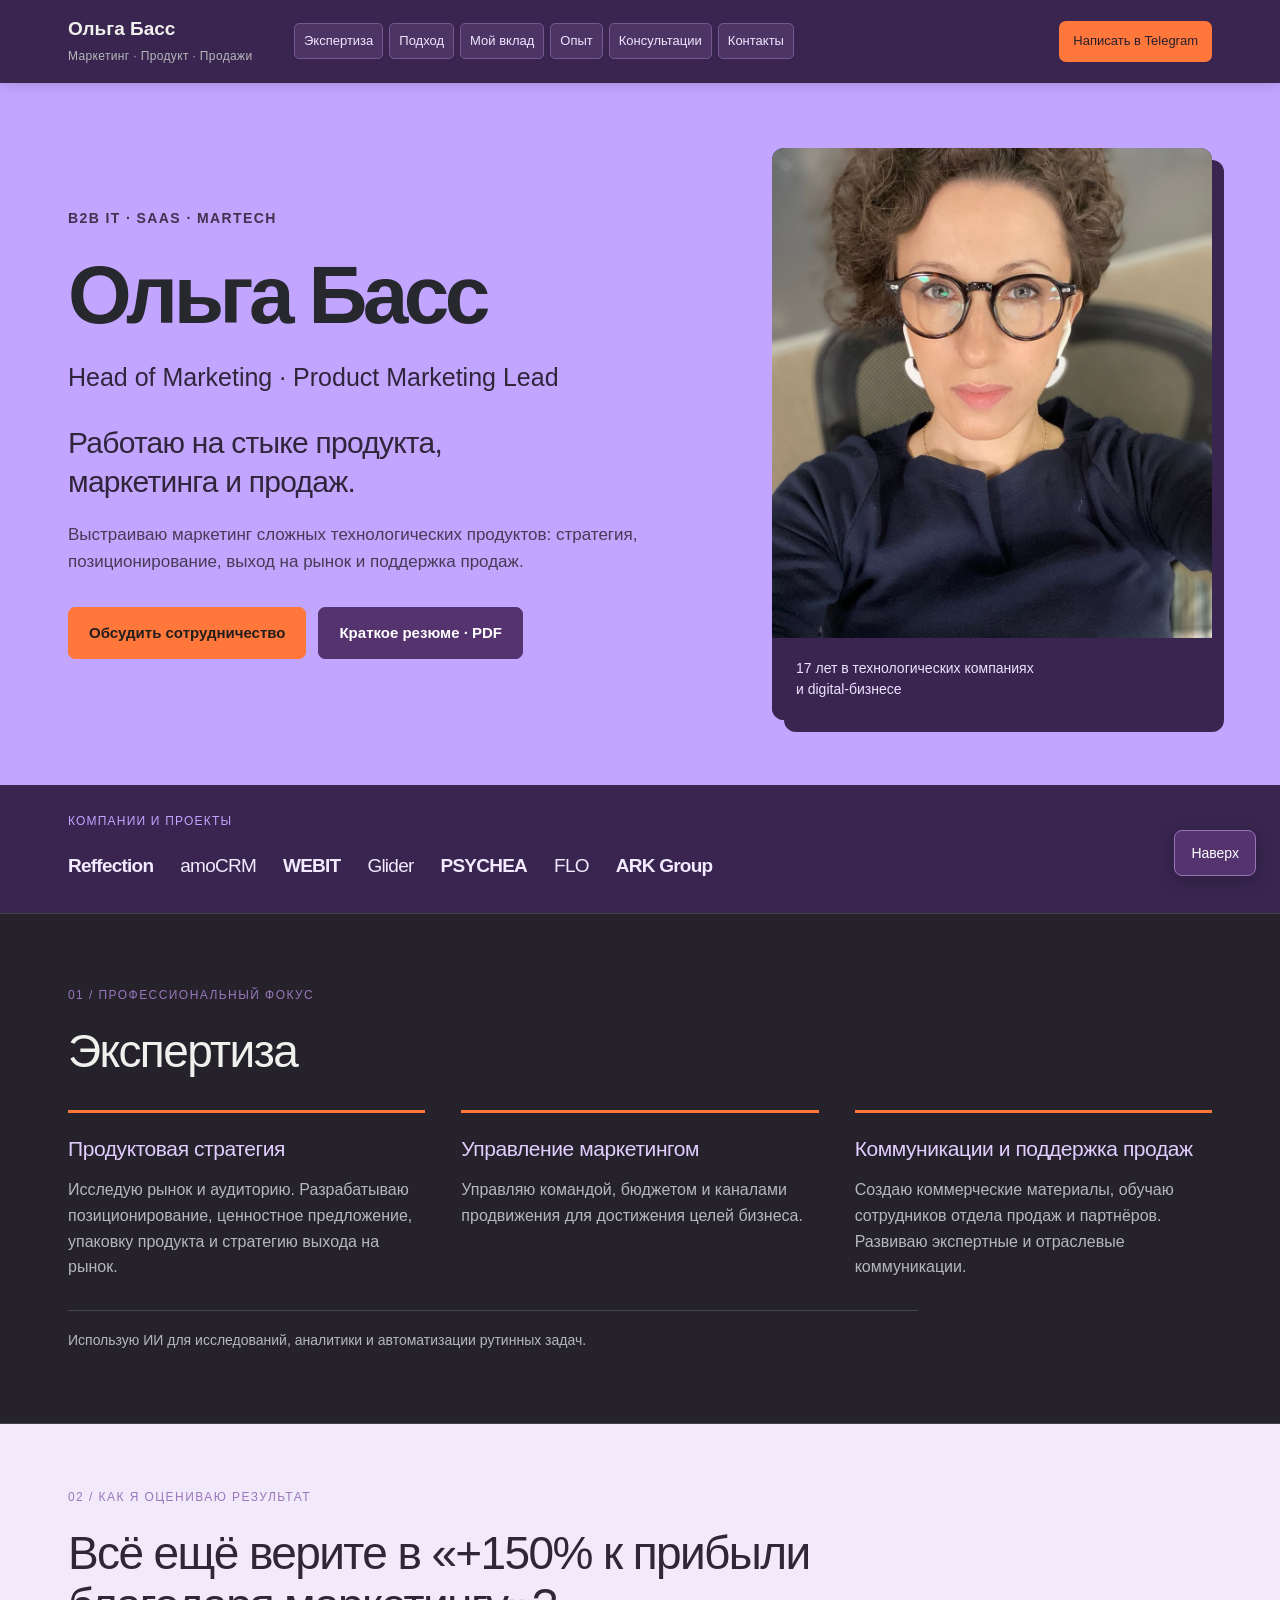
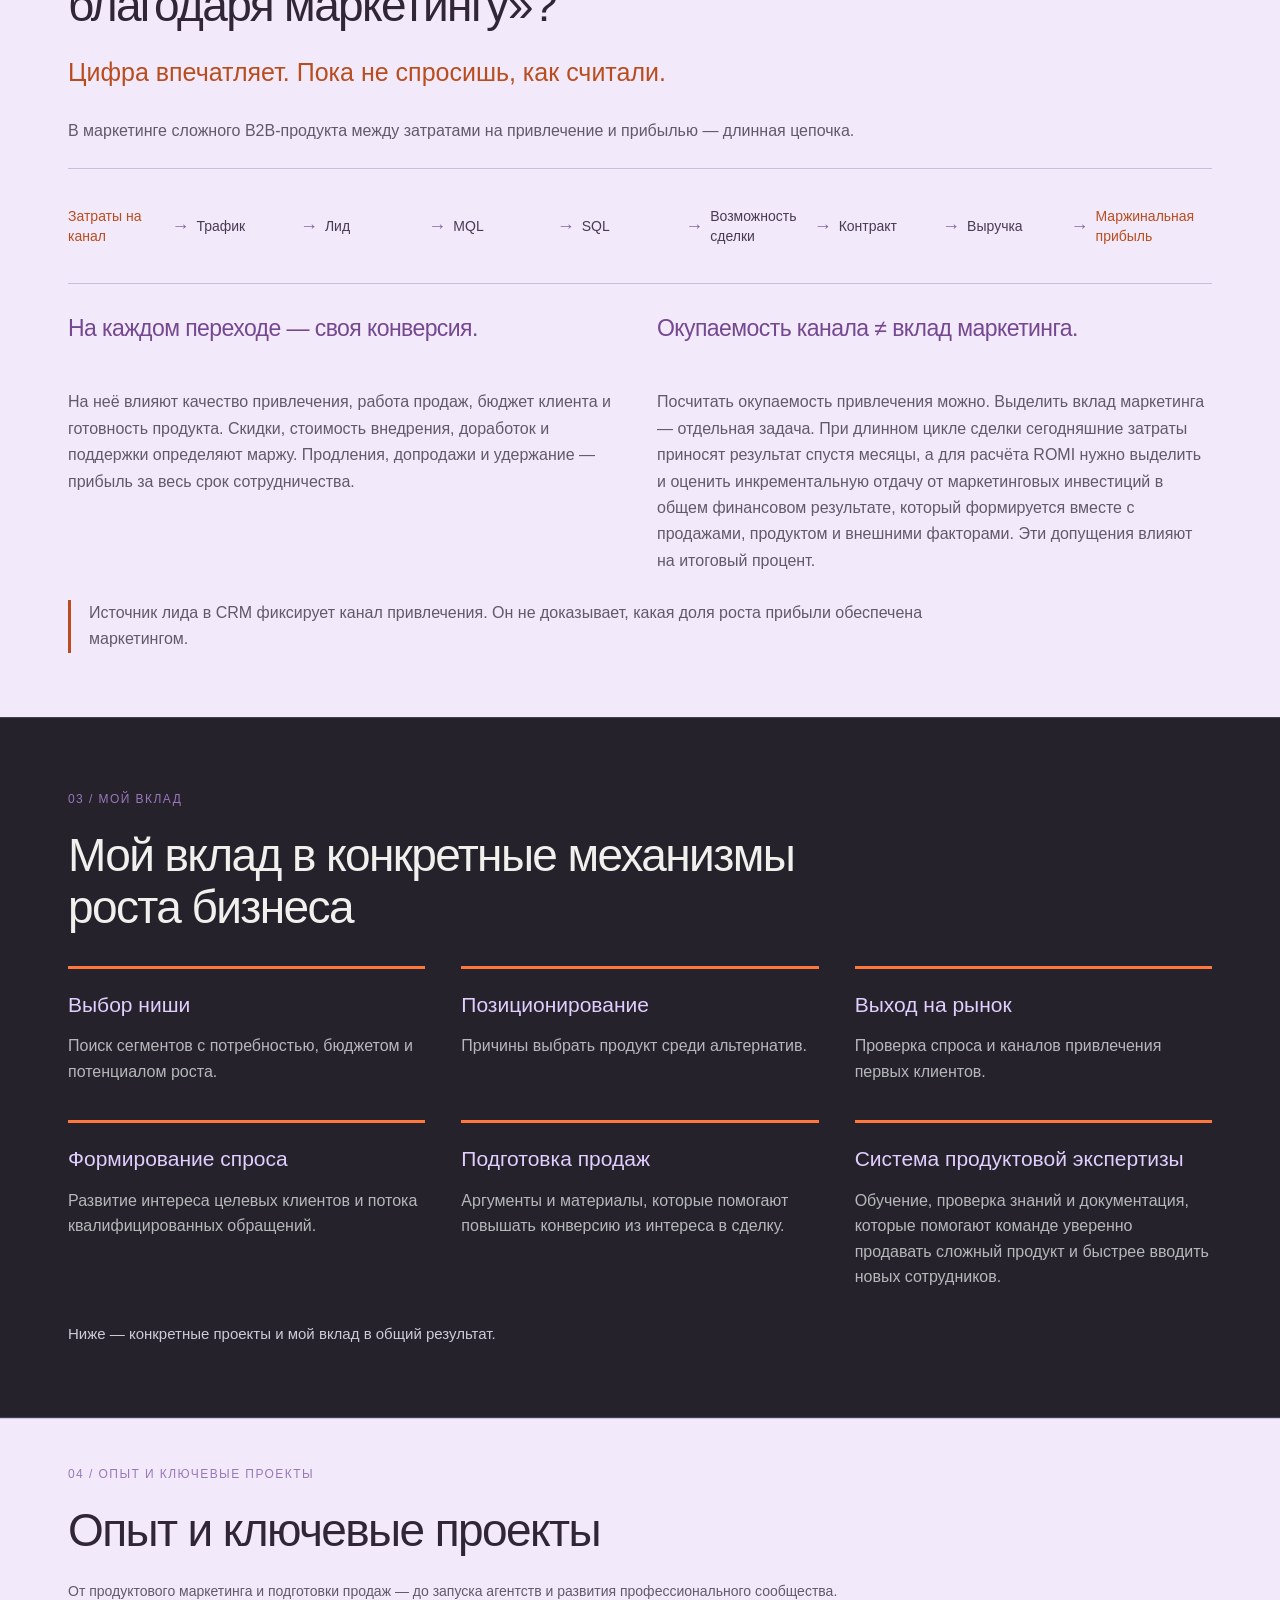
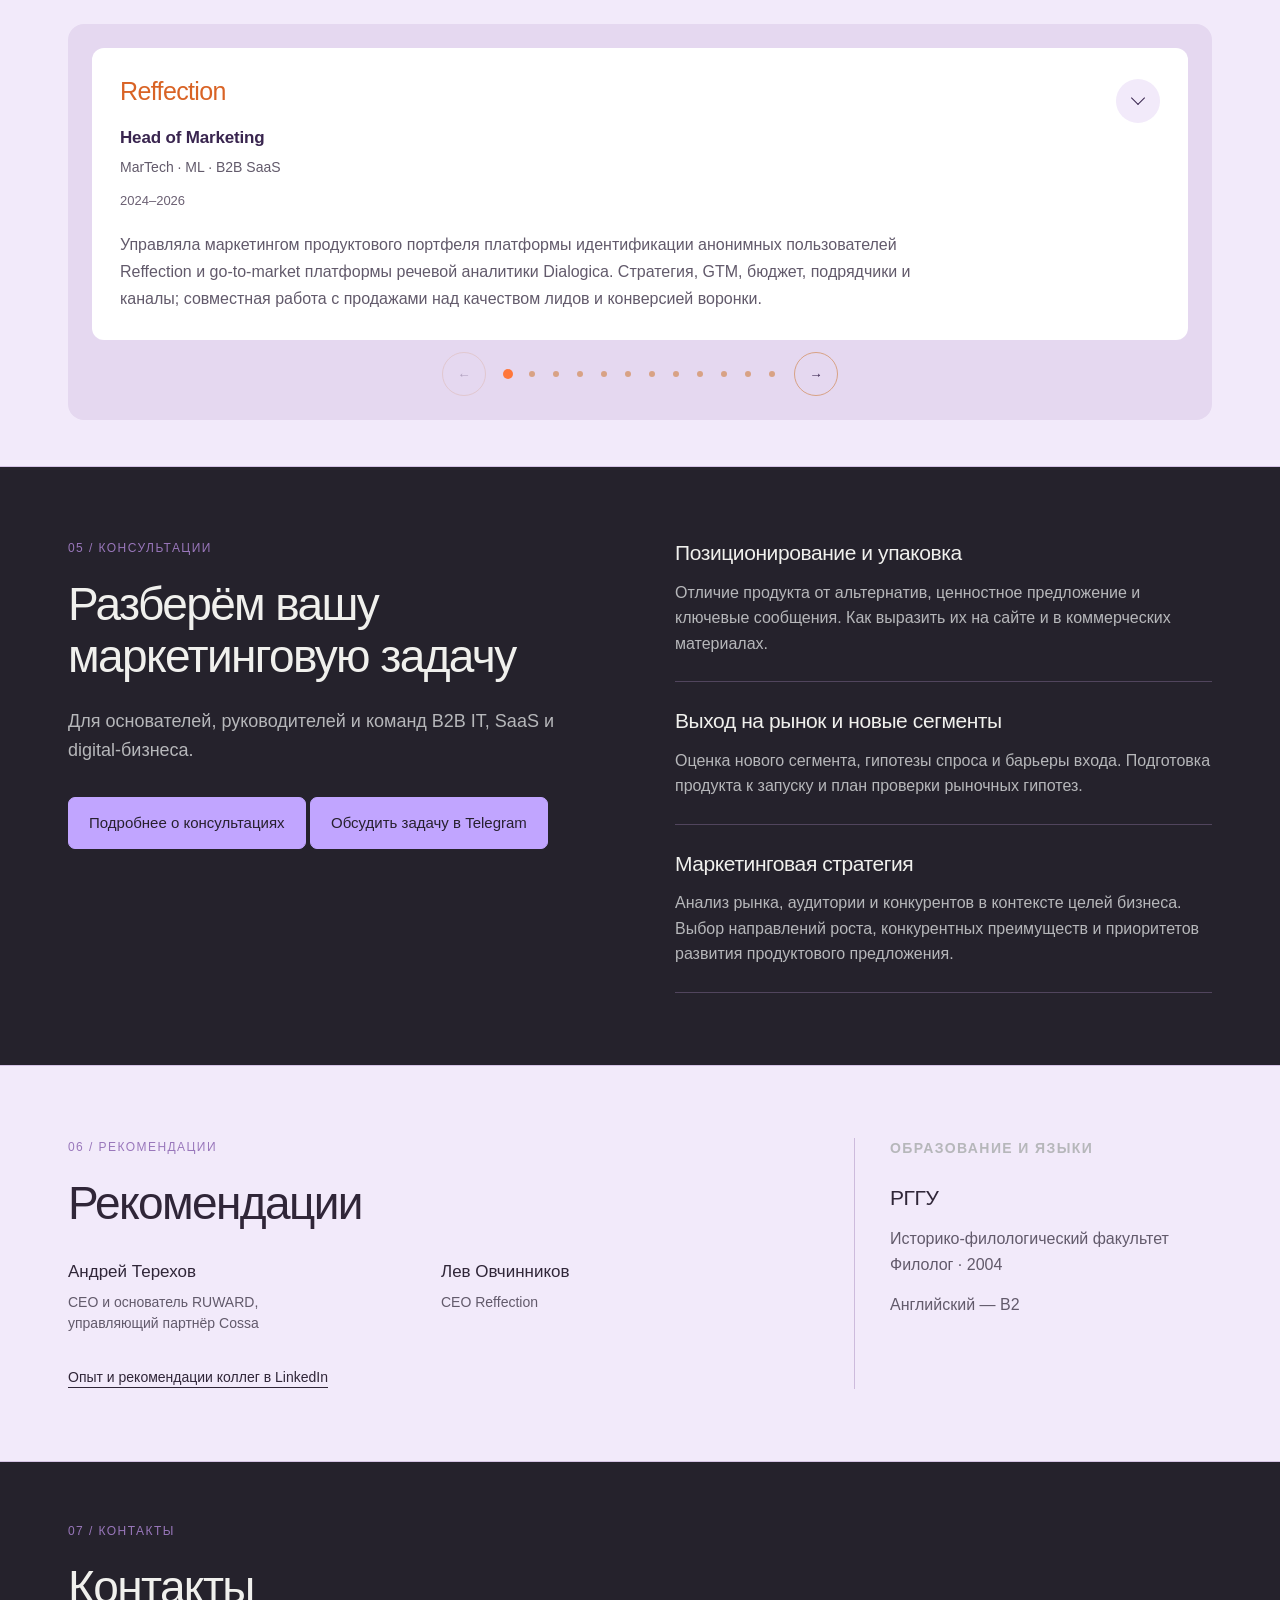
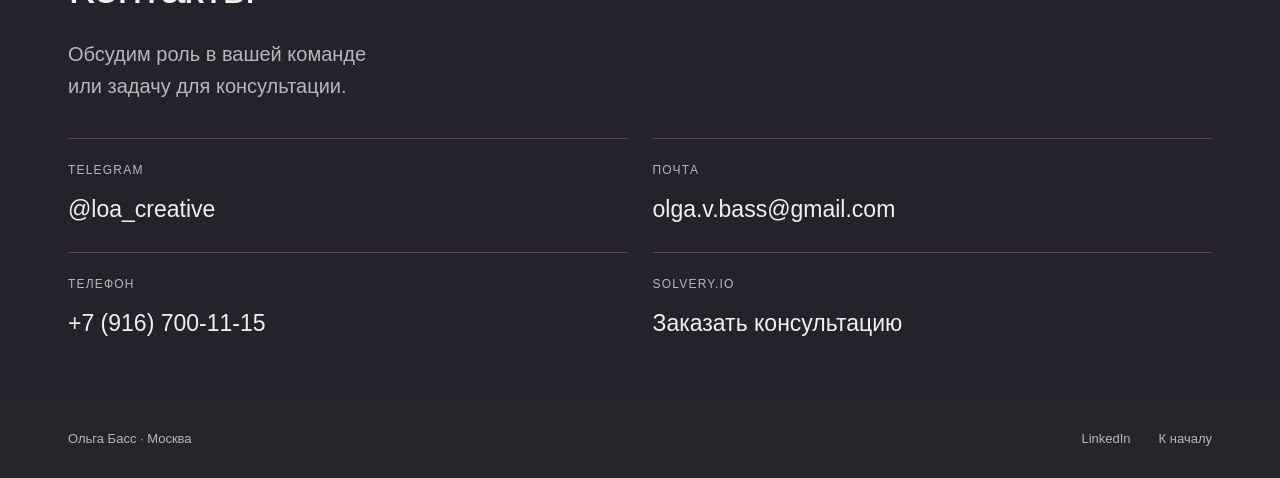
==== commit 5ed310ae: "Link homepage consultation section to detailed page" ====
--- a/index.html
+++ b/index.html
@@ -1,6 +1,6 @@
 <!DOCTYPE html>
 
-<html lang="ru"><head><meta charset="utf-8"/><meta content="width=device-width,initial-scale=1" name="viewport"/><title>Ольга Басс — директор по маркетингу B2B IT и SaaS</title><meta content="Директор по маркетингу / Head of Marketing. Продуктовый маркетинг B2B IT, SaaS и MarTech: позиционирование, GTM и поддержка продаж. Открыта к предложениям о работе и консультациям." name="description"/><link href="data:image/svg+xml,%3Csvg xmlns='http://www.w3.org/2000/svg' viewBox='0 0 64 64'%3E%3Crect width='64' height='64' rx='12' fill='%23ff6a24'/%3E%3Ctext x='32' y='43' text-anchor='middle' font-family='Arial' font-size='33' fill='white'%3EOB%3C/text%3E%3C/svg%3E" rel="icon"/><link href="style.css" rel="stylesheet"/><meta content="website" property="og:type"/><meta content="Ольга Басс — директор по маркетингу B2B IT и SaaS" property="og:title"/><meta content="Директор по маркетингу / Head of Marketing. Продуктовый маркетинг B2B IT, SaaS и MarTech: позиционирование, GTM и поддержка продаж. Открыта к предложениям о работе и консультациям." property="og:description"/><meta content="https://cv.olga-v-bass.chatgpt.site/telegram-preview.png" property="og:image"/><meta content="Ольга Басс — Head of Marketing и Product Marketing Lead. Продукт, маркетинг и продажи." property="og:image:alt"/><meta content="image/png" property="og:image:type"/><meta content="1254" property="og:image:width"/><meta content="1254" property="og:image:height"/><meta content="summary_large_image" name="twitter:card"/><meta content="Ольга Басс — директор по маркетингу B2B IT и SaaS" name="twitter:title"/><meta content="Директор по маркетингу / Head of Marketing. Продуктовый маркетинг B2B IT, SaaS и MarTech: позиционирование, GTM и поддержка продаж. Открыта к предложениям о работе и консультациям." name="twitter:description"/><meta content="https://cv.olga-v-bass.chatgpt.site/telegram-preview.png" name="twitter:image"/><style>
+<html lang="ru"><head><meta charset="utf-8"/><meta content="width=device-width,initial-scale=1" name="viewport"/><title>Ольга Басс — директор по маркетингу B2B IT и SaaS</title><meta content="Директор по маркетингу / Head of Marketing. Продуктовый маркетинг B2B IT, SaaS и MarTech: позиционирование, GTM и поддержка продаж. Открыта к предложениям о работе и консультациям." name="description"/><link href="data:image/svg+xml,%3Csvg xmlns='http://www.w3.org/2000/svg' viewBox='0 0 64 64'%3E%3Crect width='64' height='64' rx='12' fill='%23ff6a24'/%3E%3Ctext x='32' y='43' text-anchor='middle' font-family='Arial' font-size='33' fill='white'%3EOB%3C/text%3E%3C/svg%3E" rel="icon"/><link href="style.css" rel="stylesheet"/><meta content="website" property="og:type"/><meta content="Ольга Басс — директор по маркетингу B2B IT и SaaS" property="og:title"/><meta content="Директор по маркетингу / Head of Marketing. Продуктовый маркетинг B2B IT, SaaS и MarTech: позиционирование, GTM и поддержка продаж. Открыта к предложениям о работе и консультациям." property="og:description"/><meta content="https://obass.ru/telegram-preview.png" property="og:image"/><meta content="Ольга Басс — Head of Marketing и Product Marketing Lead. Продукт, маркетинг и продажи." property="og:image:alt"/><meta content="image/png" property="og:image:type"/><meta content="1254" property="og:image:width"/><meta content="1254" property="og:image:height"/><meta content="summary_large_image" name="twitter:card"/><meta content="Ольга Басс — директор по маркетингу B2B IT и SaaS" name="twitter:title"/><meta content="Директор по маркетингу / Head of Marketing. Продуктовый маркетинг B2B IT, SaaS и MarTech: позиционирование, GTM и поддержка продаж. Открыта к предложениям о работе и консультациям." name="twitter:description"/><meta content="https://obass.ru/telegram-preview.png" name="twitter:image"/><style>
 /* Navigation follows the page order and fits narrow screens. */
 header{grid-template-columns:230px minmax(0,1fr) auto}
 header nav{min-width:0;max-width:100%;width:100%;justify-content:center}
@@ -71,7 +71,7 @@
 }
 </style><style>#ob-career .career-navigation{display:flex;align-items:center;justify-content:center;gap:10px;margin-top:12px}#ob-career .career-navigation .career-dots{margin:0;min-width:0}#ob-career .career-arrow{flex:0 0 44px;width:44px;height:44px;border:1px solid #d8a285;border-radius:50%;background:transparent;color:#39254f;font:24px/1 inherit;cursor:pointer}#ob-career .career-arrow:disabled{opacity:.3;cursor:default}#ob-career .career-arrow:focus-visible{outline:2px solid #ff773b;outline-offset:3px}</style><style id="career-mobile-navigation">@media(max-width:600px){#ob-career .career-navigation{gap:4px}#ob-career .career-navigation .career-dots{flex:1;flex-wrap:nowrap;gap:0}#ob-career .career-navigation .career-dots button{flex:1 1 0;width:auto;min-width:0;height:44px}#ob-career .career-arrow{flex-basis:32px;width:32px;height:44px;border:0;font-size:22px}#ob-career .career-dots button:after{width:5px;height:5px}#ob-career .career-dots button[aria-current=true]:after{width:8px;height:8px}}</style><link rel="canonical" href="https://obass.ru/"/><meta property="og:url" content="https://obass.ru/"/><meta name="google-site-verification" content="CRRNn_aABFWNygjDwAtbn2e8ZVULmZzQBHf9iDd10Cc" /><meta name="msvalidate.01" content="FFCF18398B3CAEACAB9D5B85E1A3C0C4" /><script type="application/ld+json">{"@context":"https://schema.org","@graph":[{"@type":"Person","@id":"https://obass.ru/#person","name":"Ольга Басс","alternateName":"Olga Bass","url":"https://obass.ru/","image":"https://obass.ru/portrait.jpeg","jobTitle":"Head of Marketing · Product Marketing Lead","description":"Продуктовый маркетинг B2B IT, SaaS и MarTech: позиционирование, go-to-market и поддержка продаж. Открыта к предложениям о работе и консультациям.","knowsAbout":["Продуктовый маркетинг","B2B IT-маркетинг","SaaS-маркетинг","MarTech","Позиционирование","Go-to-market","Account-based marketing","Sales enablement"],"sameAs":["https://www.linkedin.com/in/olgabass/","https://solvery.io/ru/mentor/6382"]},{"@type":"ProfilePage","@id":"https://obass.ru/#profile","url":"https://obass.ru/","name":"Ольга Басс — директор по маркетингу B2B IT и SaaS","inLanguage":"ru","mainEntity":{"@id":"https://obass.ru/#person"}}]}</script></head><body>
 <header><a class="brand" href="#">Ольга Басс<span>Маркетинг · Продукт · Продажи</span></a><nav aria-label="Разделы сайта"><a href="#expertise">Экспертиза</a><a href="#marketing-results">Подход</a><a href="#contribution">Мой вклад</a><a href="#experience">Опыт</a><a href="#consulting">Консультации</a><a href="#contact">Контакты</a></nav><a class="nav-contact" href="https://t.me/loa_creative" rel="noopener" target="_blank">Написать в Telegram</a></header>
-<main><section class="hero wrap"><div class="hero-copy"><p class="eyebrow">B2B IT · SaaS · MarTech</p><h1>Ольга Басс</h1><p class="role">Head of Marketing · Product Marketing Lead</p><p class="intro">Работаю на стыке продукта,<br class="desktop"/> маркетинга и продаж.</p><p class="muted lead">Выстраиваю маркетинг сложных технологических продуктов: стратегия, позиционирование, выход на рынок и поддержка продаж.</p><div class="actions"><a class="button" href="#contact">Обсудить сотрудничество</a><a class="button resume-download" download="" href="Olga_Bass_Resume_Short.pdf">Краткое резюме · PDF</a></div></div><figure class="portrait"><img alt="Ольга Басс" height="1280" src="portrait.jpeg" width="960"/><figcaption>17 лет в технологических компаниях<br/>и digital-бизнесе</figcaption></figure></section>
+<main><section class="hero wrap"><div class="hero-copy"><p class="eyebrow">B2B IT · SaaS · MarTech</p><h1>Ольга Басс</h1><p class="role">Head of Marketing · Product Marketing Lead</p><p class="intro">Работаю на стыке продукта,<br class="desktop"/> маркетинга и продаж.</p><p class="muted lead">Выстраиваю маркетинг сложных технологических продуктов: стратегия, позиционирование, выход на рынок и поддержка продаж.</p><div class="actions"><a class="button" href="#contact">Обсудить сотрудничество</a><a class="button resume-download" download="Olga_Bass_Resume.pdf" href="Olga_Bass_Head_of_Marketing_20261027.pdf">Краткое резюме · PDF</a></div></div><figure class="portrait"><img alt="Ольга Басс" height="1280" src="portrait.jpeg" width="960"/><figcaption>17 лет в технологических компаниях<br/>и digital-бизнесе</figcaption></figure></section>
 <div class="companies wrap"><p>Компании и проекты</p><div>Reffection <span>amoCRM</span> WEBIT <span>Glider</span> PSYCHEA <span>FLO</span> ARK Group</div></div>
 <section class="section wrap" id="expertise"><div class="section-head"><p class="eyebrow">01 / Профессиональный фокус</p><h2>Экспертиза</h2></div><div class="expertise"><article><h3>Продуктовая стратегия</h3><p>Исследую рынок и аудиторию. Разрабатываю позиционирование, ценностное предложение, упаковку продукта и стратегию выхода на рынок.</p></article><article><h3>Управление маркетингом</h3><p>Управляю командой, бюджетом и каналами продвижения для достижения целей бизнеса.</p></article><article><h3>Коммуникации и поддержка продаж</h3><p>Создаю коммерческие материалы, обучаю сотрудников отдела продаж и партнёров. Развиваю экспертные и отраслевые коммуникации.</p></article></div><p class="ai-note">Использую ИИ для исследований, аналитики и автоматизации рутинных задач.</p></section>
 <section aria-labelledby="marketing-results-title" id="marketing-results"><style>
@@ -133,7 +133,7 @@
 <section id="experience"><div id="ob-career"><p class="oc-label">04 / Опыт и ключевые проекты</p><h2>Опыт и ключевые проекты</h2><p class="intro">От продуктового маркетинга и подготовки продаж — до запуска агентств и развития профессионального сообщества.</p><div class="career-panel"><div aria-label="Опыт работы" class="career-track"><article class="career-card"><div class="career-head"><div class="career-info"><h3 class="company"><a href="https://reffection.ru/" rel="noopener noreferrer" target="_blank">Reffection</a></h3><p class="position"><strong class="job-title">Head of Marketing</strong><span class="company-context">MarTech · ML · B2B SaaS</span></p><div class="date">2024–2026</div></div><button aria-controls="career-body-0" aria-expanded="false" aria-label="Раскрыть проекты и достижения" class="career-expand" type="button">⌄</button></div><p class="scope">Управляла маркетингом продуктового портфеля платформы идентификации анонимных пользователей Reffection и go-to-market платформы речевой аналитики Dialogica. Стратегия, GTM, бюджет, подрядчики и каналы; совместная работа с продажами над качеством лидов и конверсией воронки.</p><div class="career-fold" id="career-body-0"><div class="career-clip"><div class="body"><h4 class="oc-subhead">Ключевые проекты и достижения</h4><ul class="oc-project-list"><li><h5>Продуктовая экспертиза для коммерческой команды</h5><p>Создала систему онбординга, обучения и аттестации на основе продуктовой документации и конкурентной аргументации. Участвовала в создании вики для сотрудников. Разработала гайд по расчёту экономического эффекта и презентации под конкретных клиентов.</p></li><li><h5>Новые рынки и пилотные внедрения</h5><p>Искала перспективные отрасли, привлекала партнёров через ABM и инициировала пилоты для проверки применимости и коммерческого потенциала продуктов, в том числе в сегменте интернет-сервисов.</p></li><li><h5>Выход Dialogica на рынок</h5><p>Участвовала в создании и запуске ML-платформы: позиционирование, ценностное предложение, маркетинговая и коммерческая упаковка, документация и материалы для продаж. Защитила бренд Dialogica в Сколково и зарегистрировала товарный знак.</p></li><li><h5>Мероприятия как коммерческий канал</h5><p>Организовала партнёрские и бартерные мероприятия с существенной экономией бюджета (включая бартерное выступление на EDTech-форуме в Сколково и собственную секцию на Optimization без бюджета, вошедшую в топ-5 лучших секций конференции 2025 года). За один сезон совместно с коммерческой командой привлекли более 100 квалифицированных лидов в пайплайн; часть довели до сделок.</p></li></ul></div></div></div></article><article class="career-card"><div class="career-head"><div class="career-info"><h3 class="company"><a href="https://www.webit.ru/" rel="noopener noreferrer" target="_blank">WEBIT</a></h3><p class="position"><strong class="job-title">Head of PR &amp; Marketing</strong><span class="company-context">Агентство полного цикла</span></p><div class="date">2022–2023</div></div><button aria-controls="career-body-1" aria-expanded="false" aria-label="Раскрыть проекты и достижения" class="career-expand" type="button">⌄</button></div><p class="scope">Развивала маркетинг агентства: коммуникационная стратегия, позиционирование, упаковка услуг и продвижение экспертизы.</p><div class="career-fold" id="career-body-1"><div class="career-clip"><div class="body"><h4 class="oc-subhead">Ключевые проекты и достижения</h4><ul class="oc-project-list"><li><h5>Упаковка ORM</h5><p>Переупаковала услугу управления репутацией: сформулировала понятное предложение и усилила коммерческую подачу сервиса.</p></li><li><h5>Комплексная стратегия продвижения</h5><p>Объединила проекты команды — от разработки сайта и аналитики до SEO и рекламы — в комплексную стратегию, определив роль каждого направления на этапах клиентской воронки. Этот подход стал стандартом формирования комплексных предложений агентства. Стратегия получила золото Tagline Awards.</p></li></ul></div></div></div></article><article class="career-card"><div class="career-head"><div class="career-info"><h3 class="company"><a href="https://glider.agency/" rel="noopener noreferrer" target="_blank">kite. / Glider</a></h3><p class="position"><strong class="job-title">Бренд-директор</strong><span class="company-context">Агентство</span></p><div class="date">2020–2022</div></div><button aria-controls="career-body-2" aria-expanded="false" aria-label="Раскрыть проекты и достижения" class="career-expand" type="button">⌄</button></div><p class="scope">Отвечала за go-to-market и бренд-стратегию Glider: от продуктовой модели до системы коммуникаций и коммерческой упаковки.</p><div class="career-fold" id="career-body-2"><div class="career-clip"><div class="body"><h4 class="oc-subhead">Ключевые проекты и достижения</h4><ul class="oc-project-list"><li><h5>Рыночная и коммерческая основа с нуля</h5><p>Совместно с фаундером определила продуктовую модель, позиционирование и конкурентные преимущества. Создала архитектуру услуг, ценностное предложение, структуру и содержание сайта, материалы для продаж и контентную стратегию.</p></li><li><h5>Стратегическая позиция Glider</h5><p>Сформулировала взгляд агентства на развитие контент-маркетинга, ключевые идеи, сообщения и конкурентные преимущества.</p></li><li><h5>Подготовка международного направления</h5><p>Адаптировала ценностное предложение и ключевые сообщения второго бизнеса основателя для зарубежной аудитории. На этой основе разработали сайт для выхода на международный рынок.</p></li></ul></div></div></div></article><article class="career-card"><div class="career-head"><div class="career-info"><h3 class="company">PSYCHEA</h3><p class="position"><strong class="job-title">PR-директор</strong><span class="company-context">Нейромаркетинг · Психографика · AI</span></p><div class="date">2018–2020</div></div><button aria-controls="career-body-3" aria-expanded="false" aria-label="Раскрыть проекты и достижения" class="career-expand" type="button">⌄</button></div><p class="scope">Создала направление индустриального PR и развивала экспертное позиционирование сложных технологических продуктов.</p><div class="career-fold" id="career-body-3"><div class="career-clip"><div class="body"><h4 class="oc-subhead">Ключевые проекты и достижения</h4><ul class="oc-project-list"><li><h5>Экспертиза, понятная рынку</h5><p>Подготовила программные публикации для AdIndex, РБК Pro, «Банковского обозрения» и Rusbase. Организовала секцию Psycho-Data на РИФ 2020.</p></li><li><h5>Подготовка запуска Psychograph</h5><p>Участвовала в подготовке коммерческого запуска AI-продукта Psychograph.</p></li><li><h5>Экспертный контент и вебинары</h5><p>Разработала трек экспертных материалов и вебинаров о влиянии COVID-19 на потребительское поведение и бизнес.</p></li></ul></div></div></div></article><article class="career-card"><div class="career-head"><div class="career-info"><h3 class="company"><a href="https://flo.health/" rel="noopener noreferrer" target="_blank">FLO</a></h3><p class="position"><strong class="job-title">Стратегический проект</strong></p><div class="date">Проектная работа</div></div><button aria-controls="career-body-4" aria-expanded="false" aria-label="Раскрыть проекты и достижения" class="career-expand" type="button">⌄</button></div><p class="scope">Участие в разработке продуктовой концепции и стратегии роста.</p><div class="career-fold" id="career-body-4"><div class="career-clip"><div class="body"><h4 class="oc-subhead">Ключевые проекты и достижения</h4><ul class="oc-project-list"><li><h5>Концепция роста продукта</h5><p>Участвовала в разработке концепции роста: цифровая модель современной женщины, исследования аудитории, CJM и инвестиционная логика.</p></li></ul></div></div></div></article><article class="career-card"><div class="career-head"><div class="career-info"><h3 class="company"><a href="https://www.arkgroup.ru/" rel="noopener noreferrer" target="_blank">ARK Group</a></h3><p class="position"><strong class="job-title">Marketing Communications &amp; New Business Manager</strong></p><div class="date">2013–2017</div></div><button aria-controls="career-body-5" aria-expanded="false" aria-label="Раскрыть проекты и достижения" class="career-expand" type="button">⌄</button></div><p class="scope">Позиционирование, продуктовая упаковка, PR и new business агентств холдинга.</p><div class="career-fold" id="career-body-5"><div class="career-clip"><div class="body"><h4 class="oc-subhead">Ключевые проекты и достижения</h4><ul class="oc-project-list"><li><h5>Новые направления: NBRIEF и LETO</h5><p>Сформировала продуктовую линейку и ценностное предложение CRM-агентства NBRIEF. Участвовала в запуске LETO: позиционирование, коммуникационная платформа и формирование управленческой команды.</p></li><li><h5>Ребрендинг и развитие ARK CONNECT</h5><p>Разработала коммуникационную концепцию, участвовала в обновлении позиционирования и PR-стратегии. Агентство вошло в топ-3 исследования РАМУ и заняло 1-е место в категории Digital.</p></li><li><h5>NIVEA Deo «Анти-Стресс» — конкурсная подача</h5><p>Разработала сценарий представления кейса и презентационные материалы для конкурсных подач, включая Young Lions Competitions в рамках Cannes Lions. Проект получил призы «Серебряного Меркурия» и фестиваля «Идея».</p></li></ul></div></div></div></article><article class="career-card"><div class="career-head"><div class="career-info"><h3 class="company"><a href="https://www.amocrm.ru/" rel="noopener noreferrer" target="_blank">amoCRM</a></h3><p class="position"><strong class="job-title">PR-директор</strong><span class="company-context">Автоматизация продаж</span></p><div class="date">2012–2013</div></div><button aria-controls="career-body-6" aria-expanded="false" aria-label="Раскрыть проекты и достижения" class="career-expand" type="button">⌄</button></div><p class="scope">Отвечала за позиционирование нового бренда и коммуникационную стратегию продукта.</p><div class="career-fold" id="career-body-6"><div class="career-clip"><div class="body"><h4 class="oc-subhead">Ключевые проекты и достижения</h4><ul class="oc-project-list"><li><h5>Позиционирование нового бренда</h5><p>Сформировала коммуникационную платформу amoCRM и участвовала в позиционировании продукта через идею консюмеризации корпоративного ПО: удобный инструмент для сотрудников вместо громоздких ERP-систем.</p></li><li><h5>Разъяснение категории продукта</h5><p>Помогала разграничить CRM-маркетинг и CRM как систему управления лидами и продажами. Сформулировала сообщения, объяснявшие задачи amoCRM и её ценность для бизнеса.</p></li></ul></div></div></div></article><article class="career-card"><div class="career-head"><div class="career-info"><h3 class="company"><a href="https://adv.ru/" rel="noopener noreferrer" target="_blank">ADV/web-engineering</a></h3><p class="position"><strong class="job-title">Marketing Communications Manager</strong></p><div class="date">2011–2012</div></div><button aria-controls="career-body-7" aria-expanded="false" aria-label="Раскрыть проекты и достижения" class="career-expand" type="button">⌄</button></div><p class="scope">С нуля сформировала PR-направление агентства веб-разработки и интеграции. Позиционирование, упаковка экспертизы и публичные коммуникации владельца.</p><div class="career-fold" id="career-body-7"><div class="career-clip"><div class="body"><h4 class="oc-subhead">Ключевые проекты и достижения</h4><ul class="oc-project-list"><li><h5>Визионерская колонка</h5><p>Запустила в Republic визионерскую колонку основателя ADV Алексея Персианова о будущем маркетинга: готовила тексты на основе его идей и бесед с ним.</p></li><li><h5>Отраслевые секции</h5><p>Организовала секции агентства на ключевых отраслевых мероприятиях.</p></li></ul></div></div></div></article><article class="career-card"><div class="career-head"><div class="career-info"><h3 class="company"><a href="https://i-association.ru/" rel="noopener noreferrer" target="_blank">АИА</a></h3><p class="position"><strong class="job-title">Исполнительный секретарь, пресс-менеджер</strong></p><div class="date">2010</div></div><button aria-controls="career-body-8" aria-expanded="false" aria-label="Раскрыть проекты и достижения" class="career-expand" type="button">⌄</button></div><p class="scope">Обеспечивала работу первого Совета Ассоциации, коммуникации с руководителями агентств и публичное представление инициатив профессионального сообщества.</p><div class="career-fold" id="career-body-8"><div class="career-clip"><div class="body"><h4 class="oc-subhead">Ключевые проекты и достижения</h4><ul class="oc-project-list"><li><h5>Digital Faces</h5><p>Совместно с Russia.ru запустила Digital Faces — фильм, в котором руководители Совета АИА представили свои взгляды на развитие digital-маркетинга и ключевые идеи, определявшие становление рынка.</p></li><li><h5>Отраслевые дискуссии</h5><p>Организовала ежемесячные «диспут-пати» — digital-баттлы АИА с участием ключевых игроков рынка.</p></li><li><h5>Конференции и секции</h5><p>Организовала отраслевую конференцию в рамках ММФР и секцию Ассоциации на РИФ+КИБ.</p></li></ul></div></div></div></article><article class="career-card"><div class="career-head"><div class="career-info"><h3 class="company"><a href="https://price.ru/" rel="noopener noreferrer" target="_blank">Бегун</a></h3><p class="position"><strong class="job-title">Менеджер по работе со СМИ</strong></p><div class="date">2009</div></div><button aria-controls="career-body-9" aria-expanded="false" aria-label="Раскрыть проекты и достижения" class="career-expand" type="button">⌄</button></div><p class="scope">Развивала направление New Media у одного из «пионеров» контекстной рекламы.</p><div class="career-fold" id="career-body-9"><div class="career-clip"><div class="body"><h4 class="oc-subhead">Ключевые проекты и достижения</h4><ul class="oc-project-list"><li><h5>Пресс-конференция на eTarget</h5><p>Организовала в рамках конференции eTarget пресс-конференцию с ключевыми представителями рынка контекстной рекламы, включая Яндекс и «Бегун», и журналистами ведущих деловых изданий.</p></li><li><h5>Business Guide</h5><p>Инициировала тематический выпуск Business Guide издательского дома «Коммерсант» с главной темой о контекстной рекламе и Алексеем Басовым как персоной номера.</p></li></ul></div></div></div></article><article class="career-card"><div class="career-head"><div class="career-info"><h3 class="company"><a href="https://qsoft.ru/" rel="noopener noreferrer" target="_blank">QSOFT</a></h3><p class="position"><strong class="job-title">PR-менеджер</strong></p><div class="date">2007–2009</div></div><button aria-controls="career-body-10" aria-expanded="false" aria-label="Раскрыть проекты и достижения" class="career-expand" type="button">⌄</button></div><p class="scope">Продвижение веб-разработки и интернет-интеграции: клиентские кейсы, технологические решения, выступления руководителей, партнёрские мероприятия.</p><div class="career-fold" id="career-body-10"><div class="career-clip"><div class="body"><h4 class="oc-subhead">Ключевые проекты и достижения</h4><ul class="oc-project-list"><li><h5>Позиционирование технологической экспертизы</h5><p>Выстраивала позиционирование QSOFT как одного из ключевых партнёров «Битрикс», поддерживала коммуникации с вендором и участвовала в совместных мероприятиях. В продвижении использовала крупные проекты агентства на этой CMS, включая сайт «Эльдорадо».</p></li><li><h5>Секция на первой Russian Internet Week</h5><p>Организовала на первой Russian Internet Week секцию с основателями крупнейших CMS и представителями ведущих агентств-интеграторов. Модератором дискуссии выступил основатель и генеральный директор QSOFT Михаил Токовинин.</p></li></ul></div></div></div></article><article class="career-card"><div class="career-head"><div class="career-info"><h3 class="company"><a href="https://www.mysteryshoppers.ru/" rel="noopener noreferrer" target="_blank">Nextep</a></h3><p class="position"><strong class="job-title">Media Relations Manager</strong></p><div class="date">2006–2007</div></div><button aria-controls="career-body-11" aria-expanded="false" aria-label="Раскрыть проекты и достижения" class="career-expand" type="button">⌄</button></div><p class="scope">Маркетинговое продвижение агентства: контент, сайт, медиапланирование, партнёрства и digital-реклама.</p><div class="career-fold" id="career-body-11"><div class="career-clip"><div class="body"><h4 class="oc-subhead">Ключевые проекты и достижения</h4><ul class="oc-project-list"><li><h5>Продвижение конференции</h5><p>Обеспечила маркетинговое продвижение конференции CMS.</p></li><li><h5>Телевизионный проект</h5><p>Запустила репортаж о тайном покупателе совместно с телеканалом СТС.</p></li></ul></div></div></div></article></div><div aria-label="Выбрать компанию" class="career-dots" role="group"><button aria-current="true" aria-label="Reffection" type="button"></button><button aria-current="false" aria-label="WEBIT" type="button"></button><button aria-current="false" aria-label="kite. / Glider" type="button"></button><button aria-current="false" aria-label="PSYCHEA" type="button"></button><button aria-current="false" aria-label="FLO" type="button"></button><button aria-current="false" aria-label="ARK Group" type="button"></button><button aria-current="false" aria-label="amoCRM" type="button"></button><button aria-current="false" aria-label="ADV/web-engineering" type="button"></button><button aria-current="false" aria-label="АИА" type="button"></button><button aria-current="false" aria-label="Бегун" type="button"></button><button aria-current="false" aria-label="QSOFT" type="button"></button><button aria-current="false" aria-label="Nextep" type="button"></button></div></div></div><style>
 #experience{background:#25222c;padding:46px 22px}#ob-career{max-width:1144px;margin:auto;font-family:inherit;color:#302638}#ob-career *{box-sizing:border-box}#ob-career .oc-label{color:#c1a5ff;font-size:13px;letter-spacing:.09em;margin:0 0 12px}#ob-career h2{color:#f0e7ff;font-size:30px;margin:0 0 12px;font-weight:500}#ob-career .intro{color:#d1c5dc;font-size:14px;line-height:1.5;letter-spacing:normal;margin:0 0 22px}#ob-career .career-panel{background:#f2eafa;padding:24px;border-radius:16px}#ob-career .career-track{display:flex;align-items:flex-start;overflow-x:auto;overflow-y:hidden;scroll-snap-type:none;scrollbar-width:none;overscroll-behavior-x:contain;gap:20px;touch-action:pan-x pan-y;transition:height .3s ease}#ob-career .career-track::-webkit-scrollbar{display:none}#ob-career .career-card{flex:0 0 100%;width:100%;min-width:0;background:#fff;border-radius:12px;padding:0 22px;overflow:hidden}#ob-career .career-head{display:flex;align-items:center;justify-content:space-between;gap:20px;padding:22px 0 14px}#ob-career .career-info{min-width:0}#ob-career .company{color:#e16b2e;font-size:19px;font-weight:500;margin:0 0 10px;line-height:1.35;letter-spacing:-.02em}#ob-career .company a{color:inherit;text-decoration:none}#ob-career .company a:hover,#ob-career .company a:focus-visible{text-decoration:underline}#ob-career .position{font-size:14px;line-height:1.5;margin:0 0 10px;color:#39254f}#ob-career .job-title{font-weight:700}#ob-career .company-context{display:block;color:#625a6b;margin-top:4px}#ob-career .date{font-size:12px;color:#6b6073}#ob-career .scope{font-size:14px;line-height:1.6;margin:0;padding-bottom:22px;color:#625a6b}#ob-career .career-expand{font:inherit;font-size:24px;width:44px;height:44px;flex-shrink:0;border:0;border-radius:50%;background:#f2eafa;color:#39254f;cursor:pointer;transition:transform .3s}#ob-career .career-expand[aria-expanded=true]{transform:rotate(180deg)}#ob-career .career-fold{display:grid;grid-template-rows:0fr;transition:grid-template-rows .3s}#ob-career .career-fold.open{grid-template-rows:1fr}#ob-career .career-clip{min-height:0;overflow:hidden;visibility:hidden}#ob-career .open .career-clip{visibility:visible}#ob-career .body{font-size:14px;line-height:1.6;padding-bottom:22px}#ob-career h4{font-size:15px;font-weight:700;color:#39254f;margin:0 0 16px}#ob-career h5{font-size:15px;font-weight:500;margin:0 0 5px}#ob-career ul{padding-left:18px;margin:0}#ob-career li{margin:0 0 16px}#ob-career .body p{margin:0}#ob-career .career-dots{display:flex;justify-content:center;flex-wrap:wrap;gap:0;margin-top:12px}#ob-career .career-dots button{border:0;background:transparent;width:24px;height:44px;display:grid;place-items:center;padding:0;cursor:pointer}#ob-career .career-dots button:after{content:'';width:6px;height:6px;border-radius:50%;background:#d8a285}#ob-career .career-dots button[aria-current=true]:after{width:10px;height:10px;background:#ff773b}#ob-career button:focus-visible{outline:2px solid #785089;outline-offset:2px}@media(max-width:600px){#experience{padding:34px 16px}#ob-career .career-panel{padding:12px}#ob-career .career-card{padding:0 18px}#ob-career .career-head{gap:12px;padding-top:18px}#ob-career .career-dots button{width:21px}#ob-career h2{font-size:26px}}@media(prefers-reduced-motion:reduce){#ob-career *{transition:none!important;scroll-behavior:auto!important}}
 </style><script>(()=>{const root=document.getElementById('ob-career'),track=root.querySelector('.career-track'),cards=[...track.children],dots=[...root.querySelectorAll('.career-dots button')];let index=0,min=0;const reduce=matchMedia('(prefers-reduced-motion:reduce)').matches;function height(){track.style.height=Math.ceil(cards[index].getBoundingClientRect().height)+'px'}function measure(){cards.forEach(c=>c.style.minHeight='0px');min=Math.max(...cards.map(c=>c.querySelector('.career-head').offsetHeight+c.querySelector('.scope').offsetHeight));cards.forEach(c=>c.style.minHeight=min+'px');height()}function sync(){const nextIndex=Math.max(0,Math.min(cards.length-1,Math.round(track.scrollLeft/(cards[0].offsetWidth+20))));if(nextIndex!==index){cards[index].querySelector('.career-expand').setAttribute('aria-expanded','false');cards[index].querySelector('.career-fold').classList.remove('open');index=nextIndex}dots.forEach((d,i)=>d.setAttribute('aria-current',String(i===index)));previous.disabled=index===0;next.disabled=index===cards.length-1;height()}const dotsBox=root.querySelector('.career-dots'),nav=document.createElement('div');nav.className='career-navigation';dotsBox.before(nav);const previous=document.createElement('button'),next=document.createElement('button');previous.className=next.className='career-arrow';previous.type=next.type='button';previous.disabled=true;previous.textContent='←';next.textContent='→';previous.setAttribute('aria-label','Предыдущая компания');next.setAttribute('aria-label','Следующая компания');nav.append(previous,dotsBox,next);function navigate(direction){clearTimeout(settleTimer);const target=Math.max(0,Math.min(cards.length-1,index+direction));track.scrollTo({left:target*(cards[0].offsetWidth+20),behavior:reduce?'instant':'smooth'})}previous.onclick=()=>navigate(-1);next.onclick=()=>navigate(1);dots.forEach((d,i)=>d.onclick=()=>track.scrollTo({left:i*(cards[0].offsetWidth+20),behavior:reduce?'instant':'smooth'}));cards.forEach(c=>c.querySelector('.career-expand').onclick=()=>{clearTimeout(settleTimer);const selected=cards.indexOf(c);track.scrollTo({left:selected*(cards[0].offsetWidth+20),behavior:'instant'});sync();const b=c.querySelector('.career-expand'),open=b.getAttribute('aria-expanded')!=='true';b.setAttribute('aria-expanded',String(open));b.setAttribute('aria-label',open?'Свернуть проекты и достижения':'Раскрыть проекты и достижения');c.querySelector('.career-fold').classList.toggle('open',open)});let settleTimer=null,interacting=false;function scheduleSettle(){clearTimeout(settleTimer);settleTimer=setTimeout(()=>{if(interacting)return;const step=cards[0].offsetWidth+20,target=Math.max(0,Math.min(cards.length-1,Math.round(track.scrollLeft/step)))*step,distance=Math.abs(target-track.scrollLeft),threshold=Math.min(80,track.clientWidth*.12);if(distance>1&&distance<=threshold)track.scrollTo({left:target,behavior:reduce?'instant':'smooth'})},260)}track.addEventListener('pointerdown',()=>{interacting=true;clearTimeout(settleTimer)},{passive:true});window.addEventListener('pointerup',()=>{interacting=false;scheduleSettle()},{passive:true});window.addEventListener('pointercancel',()=>{interacting=false;scheduleSettle()},{passive:true});window.addEventListener('blur',()=>{interacting=false;clearTimeout(settleTimer)});track.addEventListener('wheel',()=>{clearTimeout(settleTimer);scheduleSettle()},{passive:true});track.addEventListener('scroll',()=>{sync();scheduleSettle()},{passive:true});root.querySelector('.career-panel').addEventListener('wheel',e=>{if(e.ctrlKey||Math.abs(e.deltaX)<0.1||Math.abs(e.deltaX)<Math.abs(e.deltaY)*.5)return;const unit=e.deltaMode===1?16:e.deltaMode===2?track.clientWidth:1;const dx=e.deltaX*unit;const canMove=dx<0?track.scrollLeft>1:track.scrollLeft<track.scrollWidth-track.clientWidth-1;if(!canMove)return;e.preventDefault();track.style.scrollSnapType='none';track.scrollLeft+=dx;scheduleSettle();},{passive:false,capture:true});new ResizeObserver(height).observe(cards[0]);cards.slice(1).forEach(c=>new ResizeObserver(()=>{if(c===cards[index])height()}).observe(c));let width=0;new ResizeObserver(()=>{if(track.clientWidth!==width){width=track.clientWidth;measure();track.scrollLeft=index*(cards[0].offsetWidth+20)}}).observe(track);let drag=null,moved=false;track.addEventListener('pointerdown',e=>{if(e.pointerType!=='mouse'||e.button!==0||e.target.closest('a,button'))return;drag={x:e.clientX,left:track.scrollLeft};moved=false});window.addEventListener('pointermove',e=>{if(!drag)return;const dx=e.clientX-drag.x;if(Math.abs(dx)>5){moved=true;track.style.scrollSnapType='none';track.scrollLeft=drag.left-dx;e.preventDefault()}});function end(){if(!drag)return;drag=null}window.addEventListener('pointerup',end);window.addEventListener('blur',end);track.addEventListener('dragstart',e=>e.preventDefault());track.addEventListener('click',e=>{if(moved){e.preventDefault();moved=false}},true);requestAnimationFrame(measure);document.fonts.ready.then(measure)})();</script></section>
-<section class="consulting section" id="consulting"><div class="wrap consulting-layout"><div><p class="eyebrow">05 / Консультации</p><h2>Разберём вашу<br/>маркетинговую задачу</h2><p class="lead muted">Для основателей, руководителей и команд B2B IT, SaaS и digital-бизнеса.</p><a class="button" href="https://t.me/loa_creative" rel="noopener" target="_blank">Обсудить задачу в Telegram</a></div><div class="consult-list"><article><h3>Позиционирование и упаковка</h3><p>Отличие продукта от альтернатив, ценностное предложение и ключевые сообщения. Как выразить их на сайте и в коммерческих материалах.</p></article><article><h3>Выход на рынок и новые сегменты</h3><p>Оценка нового сегмента, гипотезы спроса и барьеры входа. Подготовка продукта к запуску и план проверки рыночных гипотез.</p></article><article><h3>Маркетинговая стратегия</h3><p>Анализ рынка, аудитории и конкурентов в контексте целей бизнеса. Выбор направлений роста, конкурентных преимуществ и приоритетов развития продуктового предложения.</p></article></div></div></section>
+<section class="consulting section" id="consulting"><div class="wrap consulting-layout"><div><p class="eyebrow">05 / Консультации</p><h2>Разберём вашу<br/>маркетинговую задачу</h2><p class="lead muted">Для основателей, руководителей и команд B2B IT, SaaS и digital-бизнеса.</p><a class="button" href="/consulting/">Подробнее о консультациях</a> <a class="button" href="https://t.me/loa_creative" rel="noopener" target="_blank">Обсудить задачу в Telegram</a></div><div class="consult-list"><article><h3>Позиционирование и упаковка</h3><p>Отличие продукта от альтернатив, ценностное предложение и ключевые сообщения. Как выразить их на сайте и в коммерческих материалах.</p></article><article><h3>Выход на рынок и новые сегменты</h3><p>Оценка нового сегмента, гипотезы спроса и барьеры входа. Подготовка продукта к запуску и план проверки рыночных гипотез.</p></article><article><h3>Маркетинговая стратегия</h3><p>Анализ рынка, аудитории и конкурентов в контексте целей бизнеса. Выбор направлений роста, конкурентных преимуществ и приоритетов развития продуктового предложения.</p></article></div></div></section>
 <section class="section wrap trust"><div><p class="eyebrow">06 / Рекомендации</p><h2>Рекомендации</h2><div class="people"><p><strong>Андрей Терехов</strong><span>CEO и основатель RUWARD,<br/>управляющий партнёр Cossa</span></p><p><strong>Лев Овчинников</strong><span>CEO Reffection</span></p></div><a class="text-link" href="https://www.linkedin.com/in/olgabass/" rel="noopener" target="_blank">Опыт и рекомендации коллег в LinkedIn</a></div><div class="education"><p class="eyebrow">Образование и языки</p><h3>РГГУ</h3><p>Историко-филологический факультет<br/>Филолог · 2004</p><p>Английский — B2</p></div></section>
 <section class="contact" id="contact"><div class="wrap"><p class="eyebrow">07 / Контакты</p><h2>Контакты</h2><p>Обсудим роль в вашей команде<br/>или задачу для консультации.</p><div class="contact-grid"><a href="https://t.me/loa_creative" rel="noopener" target="_blank"><span>Telegram</span>@loa_creative</a><a href="mailto:olga.v.bass@gmail.com"><span>Почта</span>olga.v.bass@gmail.com</a><a href="tel:+79167001115"><span>Телефон</span>+7 (916) 700-11-15</a><a href="https://solvery.io/ru/mentor/6382" rel="noopener noreferrer" target="_blank"><span>Solvery.io</span>Заказать консультацию</a></div></div></section>
 </main><footer class="wrap"><span>Ольга Басс · Москва</span><a href="https://www.linkedin.com/in/olgabass/" rel="noopener" target="_blank">LinkedIn</a><a href="#">К началу</a></footer><a aria-label="Вернуться к началу страницы" class="back-top" href="#">Наверх</a><script>
